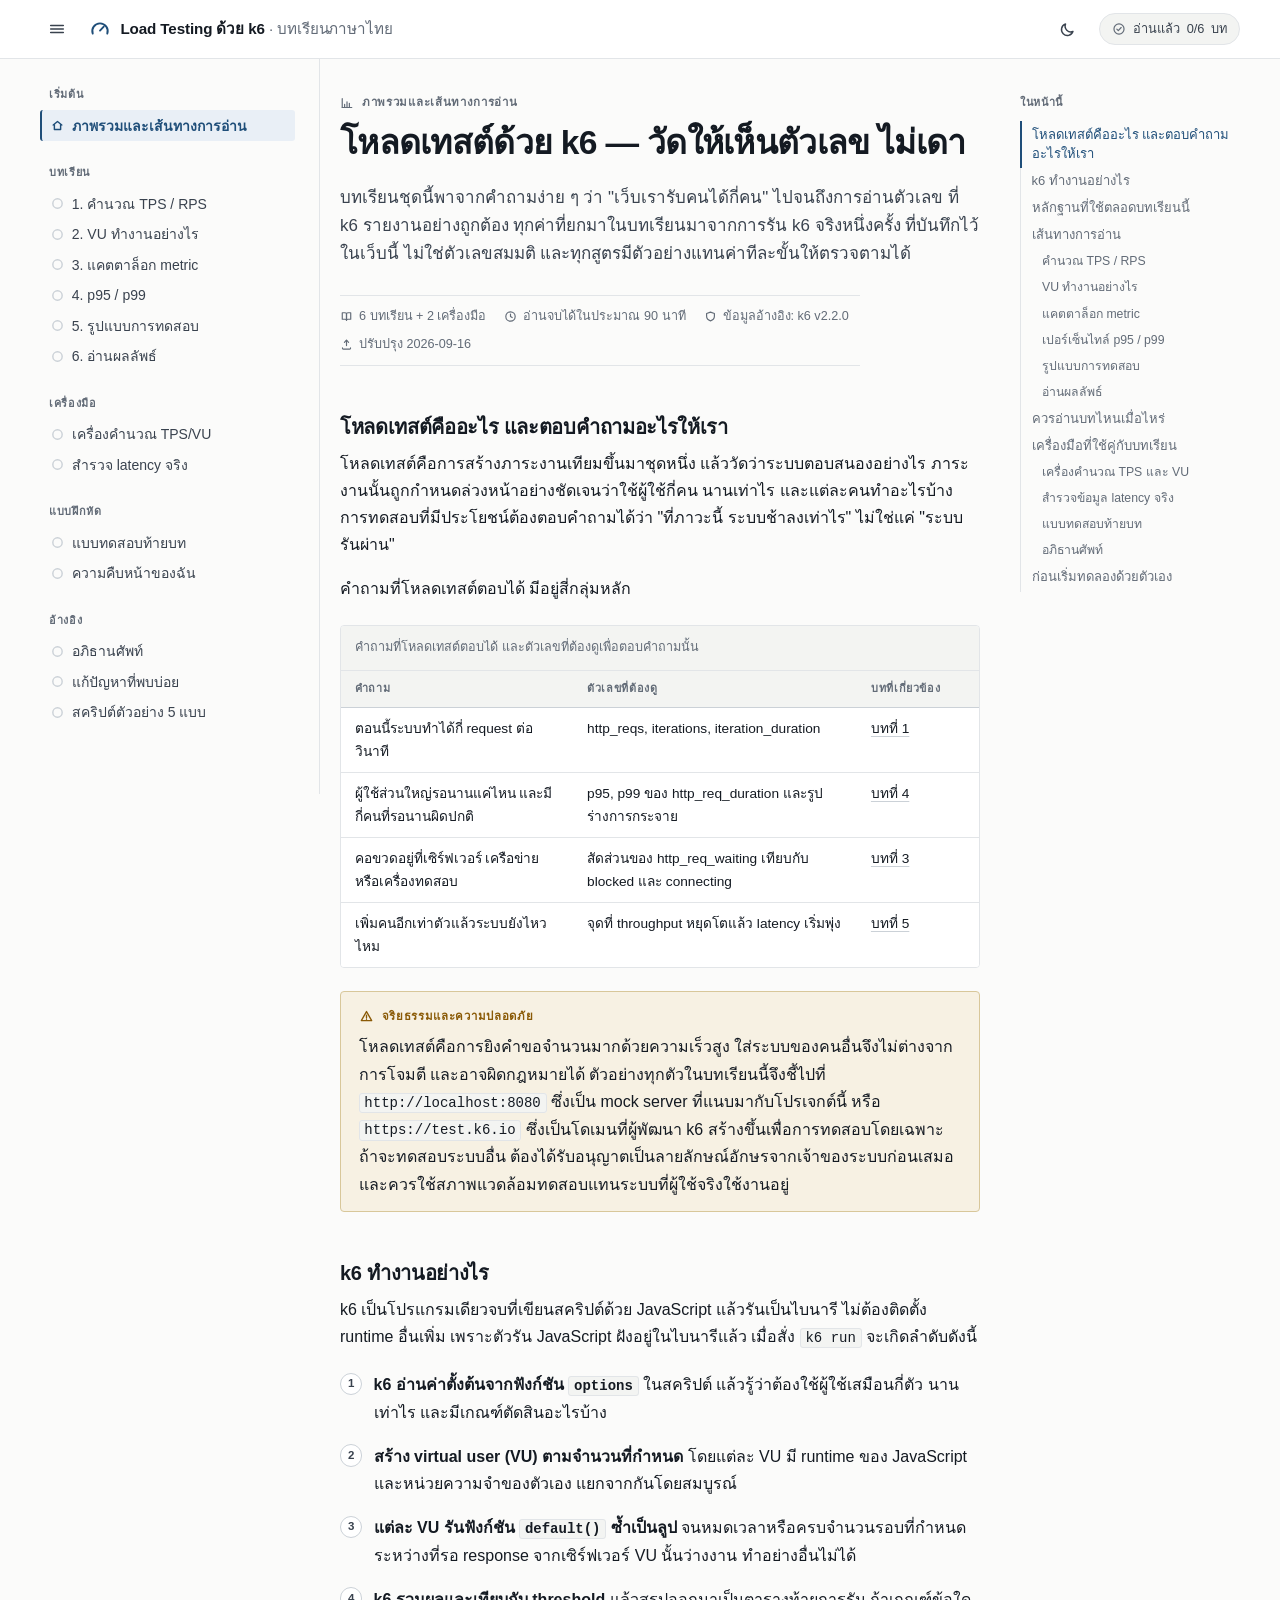
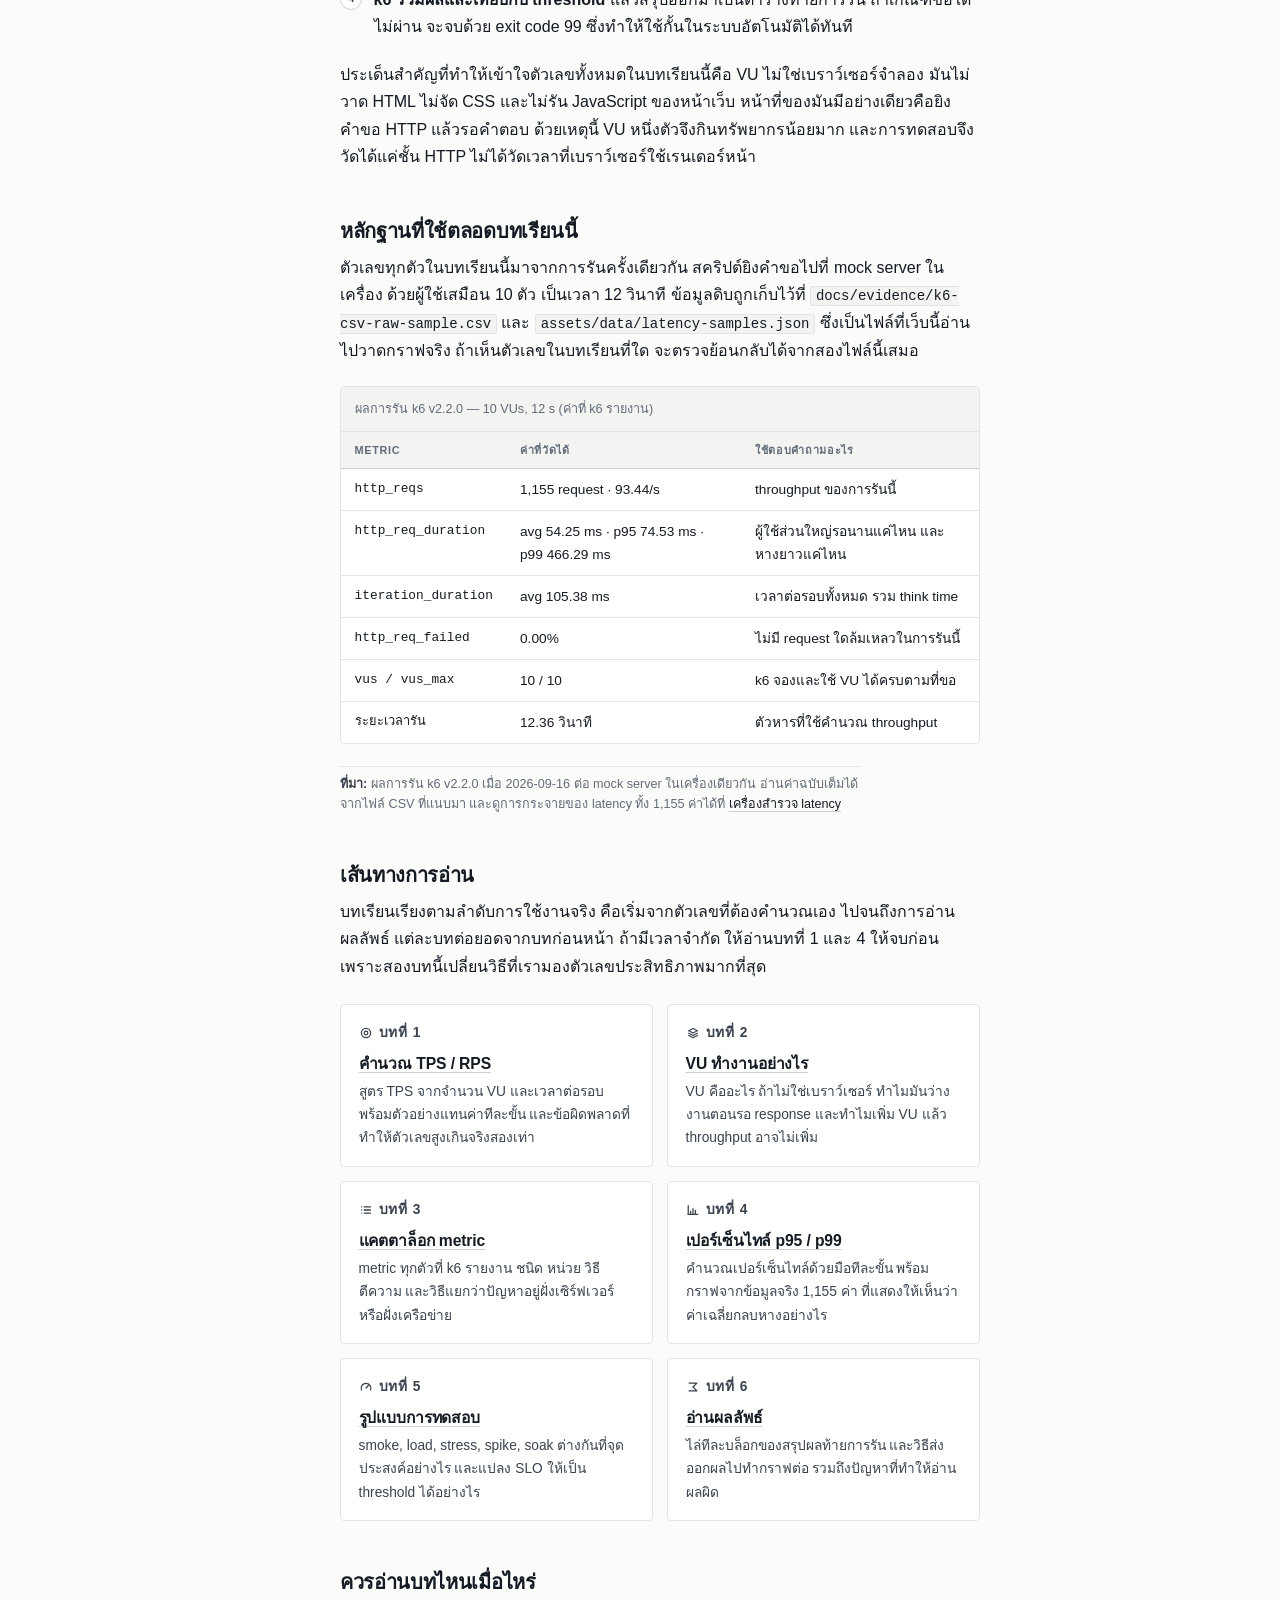
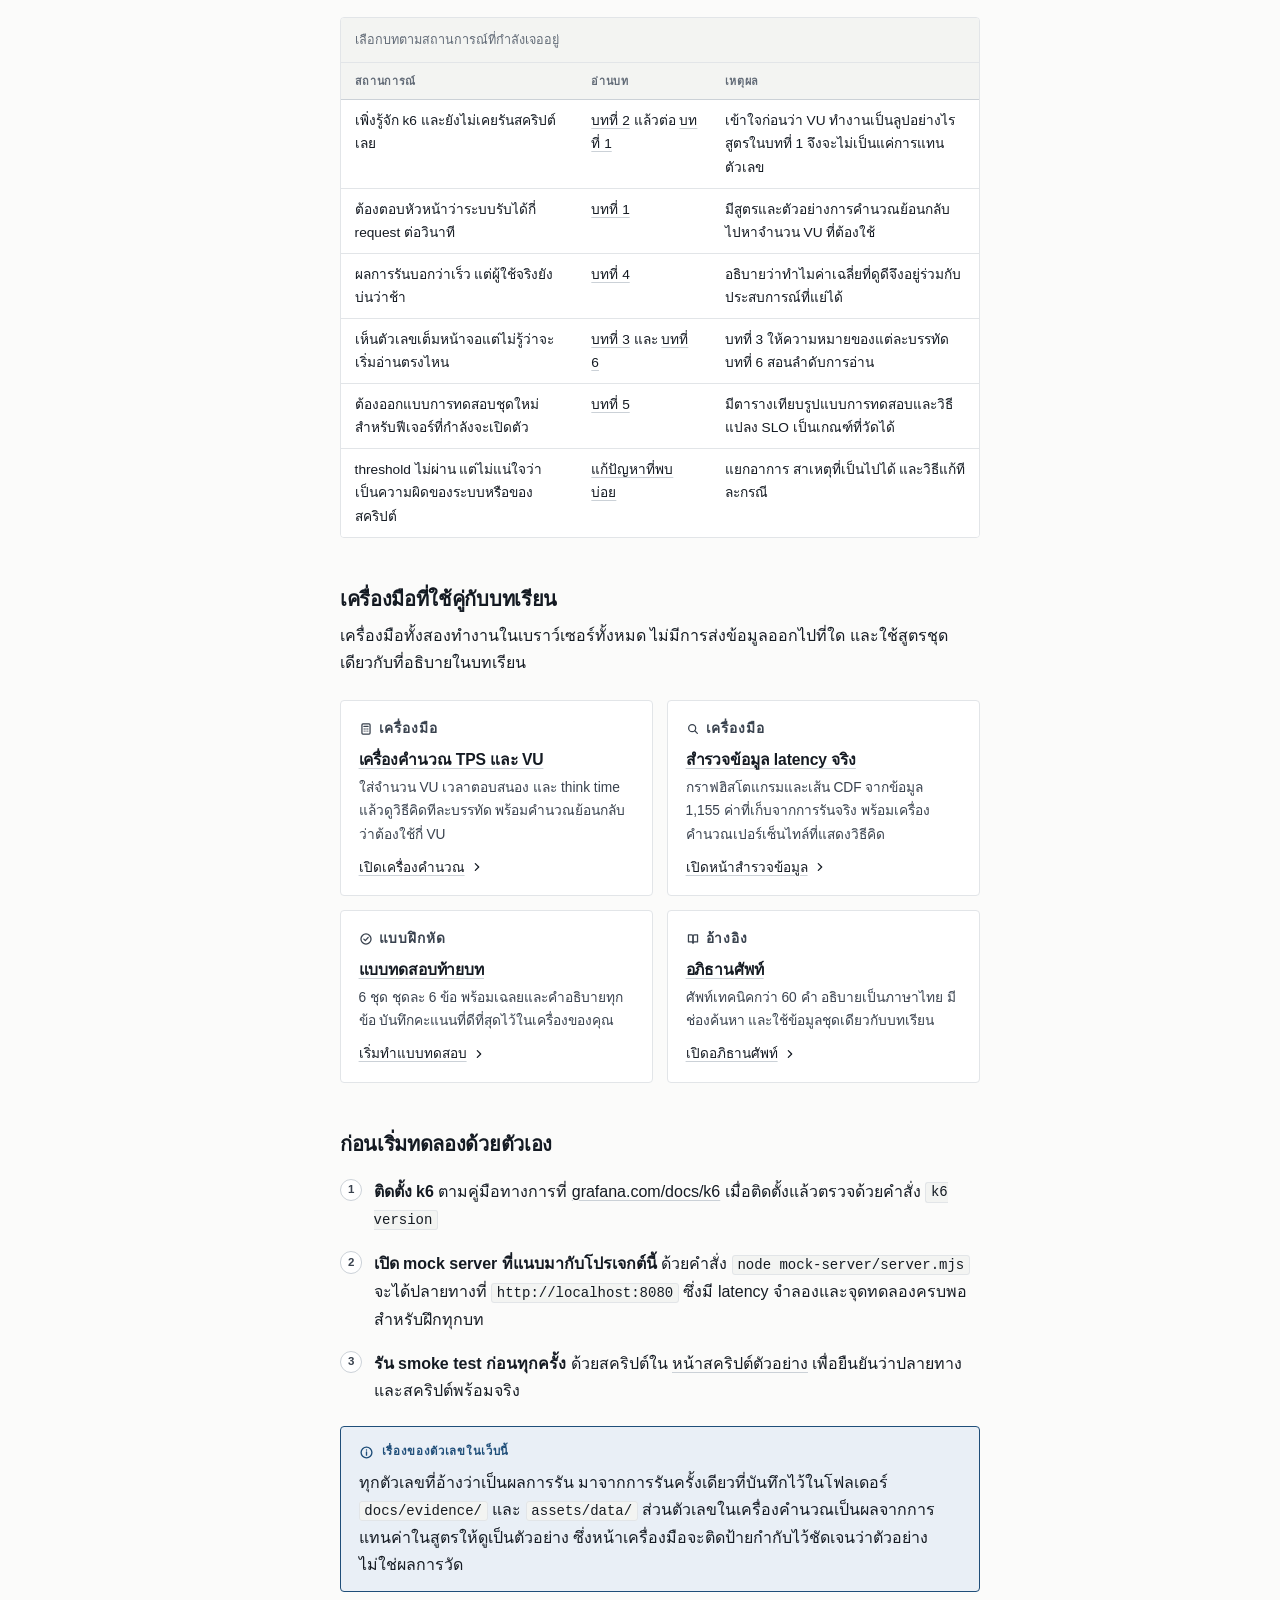
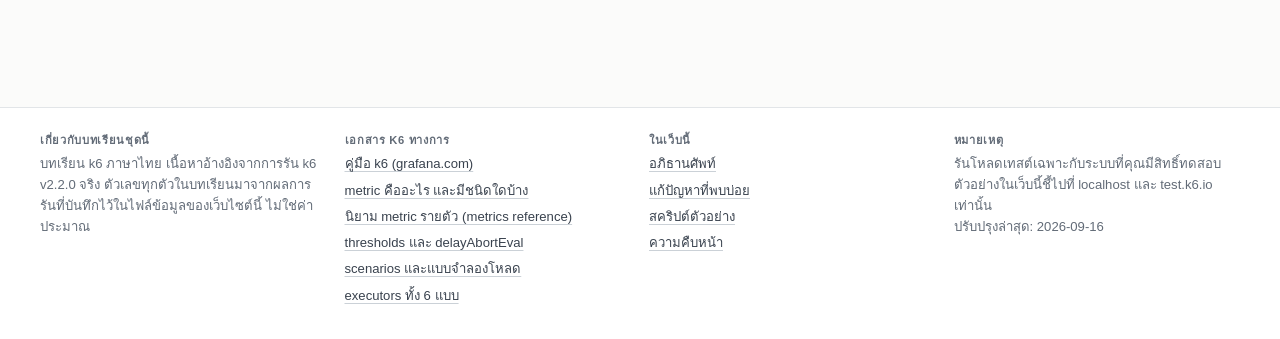
==== index.html @ 63903e13 "เว็บบทเรียน Load Testing ด้วย k6 — บทเรียนไทย, เครื่องคำนวณ, สคริปต์ k6 และเอกสารส่งมอบ - เว็บ stati" ====
<!DOCTYPE html>
<html lang="th">
<head>
<meta charset="utf-8">
<meta name="viewport" content="width=device-width, initial-scale=1">
<title>Load Testing ด้วย k6 — บทเรียนภาษาไทยสำหรับผู้เริ่มต้น</title>
<meta name="description" content="บทเรียนโหลดเทสต์ด้วย k6 ภาษาไทย ตั้งแต่การคำนวณ TPS, ทำความเข้าใจ virtual user, อ่าน metric, ใช้ p95/p99 ไปจนถึงเลือกรูปแบบการทดสอบ ตัวเลขทุกตัวมาจากการรันจริง">
<link rel="icon" type="image/svg+xml" href="favicon.svg">
<script>/* ตั้งธีมก่อน CSS ถูกวาด — กันจอกะพริบขาวตอนโหลด */
(function(){try{var t=localStorage.getItem('ltk6.theme.v1');
if(t==='dark'||t==='light')document.documentElement.setAttribute('data-theme',t);}catch(e){}})();</script>
<link rel="stylesheet" href="assets/css/main.css">
</head>
<body data-page="home" data-root="">

<a class="skip-link" href="#main">ข้ามไปที่เนื้อหาหลัก</a>

<header class="topbar" id="topbar"></header>

<noscript>
  <div class="empty-state" style="margin:16px">
    เมนูนำทางและสารบัญในหน้านี้สร้างด้วย JavaScript กรุณาเปิด JavaScript เพื่อใช้งานเมนู
    เนื้อหาบทเรียนยังอ่านได้ตามปกติ
  </div>
</noscript>

<div class="shell">

  <nav class="sidebar" id="sidebar" aria-label="เมนูหลัก"></nav>

  <main class="article" id="main">

    <p class="eyebrow">
      <svg viewBox="0 0 20 20" fill="none" stroke="currentColor" stroke-width="1.7" stroke-linecap="round" stroke-linejoin="round" aria-hidden="true" style="width:14px;height:14px"><path d="M3.2 16.4V3.8"/><path d="M3.2 16.4h13.6"/><path d="M6.6 16.4v-4.6M10 16.4V8.2M13.4 16.4v-6"/></svg>
      ภาพรวมและเส้นทางการอ่าน
    </p>

    <h1>โหลดเทสต์ด้วย k6 — วัดให้เห็นตัวเลข ไม่เดา</h1>

    <p class="lede">
      บทเรียนชุดนี้พาจากคำถามง่าย ๆ ว่า "เว็บเรารับคนได้กี่คน" ไปจนถึงการอ่านตัวเลข
      ที่ k6 รายงานอย่างถูกต้อง ทุกค่าที่ยกมาในบทเรียนมาจากการรัน k6 จริงหนึ่งครั้ง
      ที่บันทึกไว้ในเว็บนี้ ไม่ใช่ตัวเลขสมมติ และทุกสูตรมีตัวอย่างแทนค่าทีละขั้นให้ตรวจตามได้
    </p>

    <div class="section-meta">
      <div>
        <svg viewBox="0 0 20 20" fill="none" stroke="currentColor" stroke-width="1.8" stroke-linecap="round" stroke-linejoin="round" aria-hidden="true"><path d="M3.5 4.2h4.3c1.2 0 2.2.9 2.2 2.1v9.5c0-.9-.8-1.6-1.8-1.6H3.5z"/><path d="M16.5 4.2h-4.3c-1.2 0-2.2.9-2.2 2.1v9.5c0-.9.8-1.6 1.8-1.6h4.7z"/></svg>
        6 บทเรียน + 2 เครื่องมือ
      </div>
      <div>
        <svg viewBox="0 0 20 20" fill="none" stroke="currentColor" stroke-width="1.8" stroke-linecap="round" stroke-linejoin="round" aria-hidden="true"><circle cx="10" cy="10" r="7.2"/><path d="M10 6.2V10l2.6 1.6"/></svg>
        อ่านจบได้ในประมาณ 90 นาที
      </div>
      <div>
        <svg viewBox="0 0 20 20" fill="none" stroke="currentColor" stroke-width="1.8" stroke-linecap="round" stroke-linejoin="round" aria-hidden="true"><path d="M10 3.2l6 2.2v4.4c0 3.3-2.4 5.9-6 7-3.6-1.1-6-3.7-6-7V5.4z"/></svg>
        ข้อมูลอ้างอิง: k6 v2.2.0
      </div>
      <div>
        <svg viewBox="0 0 20 20" fill="none" stroke="currentColor" stroke-width="1.8" stroke-linecap="round" stroke-linejoin="round" aria-hidden="true"><path d="M10 11.6V3.4"/><path d="M6.8 6.6L10 3.4l3.2 3.2"/><path d="M3.8 15.2v.6a1.2 1.2 0 0 0 1.2 1.2h10a1.2 1.2 0 0 0 1.2-1.2v-.6"/></svg>
        ปรับปรุง 2026-09-16
      </div>
    </div>

    <h2 id="what-is-load-testing">โหลดเทสต์คืออะไร และตอบคำถามอะไรให้เรา</h2>

    <p>
      โหลดเทสต์คือการสร้างภาระงานเทียมขึ้นมาชุดหนึ่ง แล้ววัดว่าระบบตอบสนองอย่างไร
      ภาระงานนั้นถูกกำหนดล่วงหน้าอย่างชัดเจนว่าใช้ผู้ใช้กี่คน นานเท่าไร
      และแต่ละคนทำอะไรบ้าง การทดสอบที่มีประโยชน์ต้องตอบคำถามได้ว่า
      "ที่ภาวะนี้ ระบบช้าลงเท่าไร" ไม่ใช่แค่ "ระบบรันผ่าน"
    </p>

    <p>คำถามที่โหลดเทสต์ตอบได้ มีอยู่สี่กลุ่มหลัก</p>

    <div class="table-wrap">
      <table class="data">
        <caption>คำถามที่โหลดเทสต์ตอบได้ และตัวเลขที่ต้องดูเพื่อตอบคำถามนั้น</caption>
        <thead>
          <tr>
            <th>คำถาม</th>
            <th class="wrap">ตัวเลขที่ต้องดู</th>
            <th class="wrap">บทที่เกี่ยวข้อง</th>
          </tr>
        </thead>
        <tbody>
          <tr>
            <td>ตอนนี้ระบบทำได้กี่ request ต่อวินาที</td>
            <td class="wrap">http_reqs, iterations, iteration_duration</td>
            <td class="wrap"><a href="lessons/01-tps.html">บทที่ 1</a></td>
          </tr>
          <tr>
            <td>ผู้ใช้ส่วนใหญ่รอนานแค่ไหน และมีกี่คนที่รอนานผิดปกติ</td>
            <td class="wrap">p95, p99 ของ http_req_duration และรูปร่างการกระจาย</td>
            <td class="wrap"><a href="lessons/04-percentiles.html">บทที่ 4</a></td>
          </tr>
          <tr>
            <td>คอขวดอยู่ที่เซิร์ฟเวอร์ เครือข่าย หรือเครื่องทดสอบ</td>
            <td class="wrap">สัดส่วนของ http_req_waiting เทียบกับ blocked และ connecting</td>
            <td class="wrap"><a href="lessons/03-metrics.html">บทที่ 3</a></td>
          </tr>
          <tr>
            <td>เพิ่มคนอีกเท่าตัวแล้วระบบยังไหวไหม</td>
            <td class="wrap">จุดที่ throughput หยุดโตแล้ว latency เริ่มพุ่ง</td>
            <td class="wrap"><a href="lessons/05-load-profiles.html">บทที่ 5</a></td>
          </tr>
        </tbody>
      </table>
    </div>

    <div class="callout callout--warn">
      <div class="callout__head">
        <svg viewBox="0 0 20 20" fill="none" stroke="currentColor" stroke-width="1.8" stroke-linecap="round" stroke-linejoin="round" aria-hidden="true"><path d="M10 3.4l6.9 12H3.1z"/><path d="M10 8.2v3.4M10 13.6h.01"/></svg>
        <span class="label">จริยธรรมและความปลอดภัย</span>
      </div>
      <p>
        โหลดเทสต์คือการยิงคำขอจำนวนมากด้วยความเร็วสูง ใส่ระบบของคนอื่นจึงไม่ต่างจากการโจมตี
        และอาจผิดกฎหมายได้ ตัวอย่างทุกตัวในบทเรียนนี้จึงชี้ไปที่ <code>http://localhost:8080</code>
        ซึ่งเป็น mock server ที่แนบมากับโปรเจกต์นี้ หรือ <code>https://test.k6.io</code>
        ซึ่งเป็นโดเมนที่ผู้พัฒนา k6 สร้างขึ้นเพื่อการทดสอบโดยเฉพาะ
        ถ้าจะทดสอบระบบอื่น ต้องได้รับอนุญาตเป็นลายลักษณ์อักษรจากเจ้าของระบบก่อนเสมอ
        และควรใช้สภาพแวดล้อมทดสอบแทนระบบที่ผู้ใช้จริงใช้งานอยู่
      </p>
    </div>

    <h2 id="how-k6-works">k6 ทำงานอย่างไร</h2>

    <p>
      k6 เป็นโปรแกรมเดียวจบที่เขียนสคริปต์ด้วย JavaScript แล้วรันเป็นไบนารี
      ไม่ต้องติดตั้ง runtime อื่นเพิ่ม เพราะตัวรัน JavaScript ฝังอยู่ในไบนารีแล้ว
      เมื่อสั่ง <code>k6 run</code> จะเกิดลำดับดังนี้
    </p>

    <ol class="steps">
      <li>
        <strong>k6 อ่านค่าตั้งต้นจากฟังก์ชัน <code>options</code></strong> ในสคริปต์ แล้วรู้ว่าต้องใช้ผู้ใช้เสมือนกี่ตัว
        นานเท่าไร และมีเกณฑ์ตัดสินอะไรบ้าง
      </li>
      <li>
        <strong>สร้าง virtual user (VU) ตามจำนวนที่กำหนด</strong> โดยแต่ละ VU มี runtime ของ JavaScript
        และหน่วยความจำของตัวเอง แยกจากกันโดยสมบูรณ์
      </li>
      <li>
        <strong>แต่ละ VU รันฟังก์ชัน <code>default()</code> ซ้ำเป็นลูป</strong> จนหมดเวลาหรือครบจำนวนรอบที่กำหนด
        ระหว่างที่รอ response จากเซิร์ฟเวอร์ VU นั้นว่างงาน ทำอย่างอื่นไม่ได้
      </li>
      <li>
        <strong>k6 รวมผลและเทียบกับ threshold</strong> แล้วสรุปออกมาเป็นตารางท้ายการรัน
        ถ้าเกณฑ์ข้อใดไม่ผ่าน จะจบด้วย exit code 99 ซึ่งทำให้ใช้กั้นในระบบอัตโนมัติได้ทันที
      </li>
    </ol>

    <p>
      ประเด็นสำคัญที่ทำให้เข้าใจตัวเลขทั้งหมดในบทเรียนนี้คือ
      VU ไม่ใช่เบราว์เซอร์จำลอง มันไม่วาด HTML ไม่จัด CSS และไม่รัน JavaScript ของหน้าเว็บ
      หน้าที่ของมันมีอย่างเดียวคือยิงคำขอ HTTP แล้วรอคำตอบ ด้วยเหตุนี้ VU หนึ่งตัวจึงกินทรัพยากรน้อยมาก
      และการทดสอบจึงวัดได้แค่ชั้น HTTP ไม่ได้วัดเวลาที่เบราว์เซอร์ใช้เรนเดอร์หน้า
    </p>

    <h2 id="evidence">หลักฐานที่ใช้ตลอดบทเรียนนี้</h2>

    <p>
      ตัวเลขทุกตัวในบทเรียนนี้มาจากการรันครั้งเดียวกัน สคริปต์ยิงคำขอไปที่ mock server ในเครื่อง
      ด้วยผู้ใช้เสมือน 10 ตัว เป็นเวลา 12 วินาที ข้อมูลดิบถูกเก็บไว้ที่
      <code>docs/evidence/k6-csv-raw-sample.csv</code> และ
      <code>assets/data/latency-samples.json</code> ซึ่งเป็นไฟล์ที่เว็บนี้อ่านไปวาดกราฟจริง
      ถ้าเห็นตัวเลขในบทเรียนที่ใด จะตรวจย้อนกลับได้จากสองไฟล์นี้เสมอ
    </p>

    <div class="table-wrap">
      <table class="data">
        <caption>ผลการรัน k6 v2.2.0 — 10 VUs, 12 s (ค่าที่ k6 รายงาน)</caption>
        <thead>
          <tr>
            <th>metric</th>
            <th class="wrap">ค่าที่วัดได้</th>
            <th class="wrap">ใช้ตอบคำถามอะไร</th>
          </tr>
        </thead>
        <tbody>
          <tr>
            <td class="code-cell">http_reqs</td>
            <td class="wrap"><span class="num">1,155</span> request · <span class="num">93.44</span>/s</td>
            <td class="wrap">throughput ของการรันนี้</td>
          </tr>
          <tr>
            <td class="code-cell">http_req_duration</td>
            <td class="wrap">avg <span class="num">54.25</span> ms · p95 <span class="num">74.53</span> ms · p99 <span class="num">466.29</span> ms</td>
            <td class="wrap">ผู้ใช้ส่วนใหญ่รอนานแค่ไหน และหางยาวแค่ไหน</td>
          </tr>
          <tr>
            <td class="code-cell">iteration_duration</td>
            <td class="wrap">avg <span class="num">105.38</span> ms</td>
            <td class="wrap">เวลาต่อรอบทั้งหมด รวม think time</td>
          </tr>
          <tr>
            <td class="code-cell">http_req_failed</td>
            <td class="wrap"><span class="num">0.00</span>%</td>
            <td class="wrap">ไม่มี request ใดล้มเหลวในการรันนี้</td>
          </tr>
          <tr>
            <td class="code-cell">vus / vus_max</td>
            <td class="wrap"><span class="num">10</span> / <span class="num">10</span></td>
            <td class="wrap">k6 จองและใช้ VU ได้ครบตามที่ขอ</td>
          </tr>
          <tr>
            <td class="code-cell">ระยะเวลารัน</td>
            <td class="wrap"><span class="num">12.36</span> วินาที</td>
            <td class="wrap">ตัวหารที่ใช้คำนวณ throughput</td>
          </tr>
        </tbody>
      </table>
    </div>

    <p class="source-note">
      <strong>ที่มา:</strong> ผลการรัน k6 v2.2.0 เมื่อ 2026-09-16 ต่อ mock server ในเครื่องเดียวกัน
      อ่านค่าฉบับเต็มได้จากไฟล์ CSV ที่แนบมา และดูการกระจายของ latency ทั้ง 1,155 ค่าได้ที่
      <a href="tools/latency.html">เครื่องสำรวจ latency</a>
    </p>

    <h2 id="reading-path">เส้นทางการอ่าน</h2>

    <p>
      บทเรียนเรียงตามลำดับการใช้งานจริง คือเริ่มจากตัวเลขที่ต้องคำนวณเอง ไปจนถึงการอ่านผลลัพธ์
      แต่ละบทต่อยอดจากบทก่อนหน้า ถ้ามีเวลาจำกัด ให้อ่านบทที่ 1 และ 4 ให้จบก่อน
      เพราะสองบทนี้เปลี่ยนวิธีที่เรามองตัวเลขประสิทธิภาพมากที่สุด
    </p>

    <div class="card-grid">
      <div class="card">
        <p class="card__meta">
          <svg viewBox="0 0 20 20" fill="none" stroke="currentColor" stroke-width="1.8" stroke-linecap="round" stroke-linejoin="round" aria-hidden="true"><circle cx="10" cy="10" r="6.6"/><circle cx="10" cy="10" r="2.6"/></svg>
          บทที่ 1
        </p>
        <h3><a href="lessons/01-tps.html">คำนวณ TPS / RPS</a></h3>
        <p>สูตร TPS จากจำนวน VU และเวลาต่อรอบ พร้อมตัวอย่างแทนค่าทีละขั้น และข้อผิดพลาดที่ทำให้ตัวเลขสูงเกินจริงสองเท่า</p>
      </div>
      <div class="card">
        <p class="card__meta">
          <svg viewBox="0 0 20 20" fill="none" stroke="currentColor" stroke-width="1.8" stroke-linecap="round" stroke-linejoin="round" aria-hidden="true"><path d="M10 3.6l6.2 3.2-6.2 3.2L3.8 6.8z"/><path d="M3.8 10.4L10 13.6l6.2-3.2"/><path d="M3.8 13.6L10 16.8l6.2-3.2"/></svg>
          บทที่ 2
        </p>
        <h3><a href="lessons/02-vu.html">VU ทำงานอย่างไร</a></h3>
        <p>VU คืออะไร ถ้าไม่ใช่เบราว์เซอร์ ทำไมมันว่างงานตอนรอ response และทำไมเพิ่ม VU แล้ว throughput อาจไม่เพิ่ม</p>
      </div>
      <div class="card">
        <p class="card__meta">
          <svg viewBox="0 0 20 20" fill="none" stroke="currentColor" stroke-width="1.8" stroke-linecap="round" stroke-linejoin="round" aria-hidden="true"><path d="M7.4 5.6h9M7.4 10h9M7.4 14.4h9"/><path d="M3.8 5.6h.01M3.8 10h.01M3.8 14.4h.01"/></svg>
          บทที่ 3
        </p>
        <h3><a href="lessons/03-metrics.html">แคตตาล็อก metric</a></h3>
        <p>metric ทุกตัวที่ k6 รายงาน ชนิด หน่วย วิธีตีความ และวิธีแยกว่าปัญหาอยู่ฝั่งเซิร์ฟเวอร์หรือฝั่งเครือข่าย</p>
      </div>
      <div class="card">
        <p class="card__meta">
          <svg viewBox="0 0 20 20" fill="none" stroke="currentColor" stroke-width="1.8" stroke-linecap="round" stroke-linejoin="round" aria-hidden="true"><path d="M3.2 16.4V3.8"/><path d="M3.2 16.4h13.6"/><path d="M6.6 16.4v-4.6M10 16.4V8.2M13.4 16.4v-6"/></svg>
          บทที่ 4
        </p>
        <h3><a href="lessons/04-percentiles.html">เปอร์เซ็นไทล์ p95 / p99</a></h3>
        <p>คำนวณเปอร์เซ็นไทล์ด้วยมือทีละขั้น พร้อมกราฟจากข้อมูลจริง 1,155 ค่า ที่แสดงให้เห็นว่าค่าเฉลี่ยกลบหางอย่างไร</p>
      </div>
      <div class="card">
        <p class="card__meta">
          <svg viewBox="0 0 20 20" fill="none" stroke="currentColor" stroke-width="1.8" stroke-linecap="round" stroke-linejoin="round" aria-hidden="true"><path d="M3.4 14.2a7 7 0 1 1 13.2 0"/><path d="M10 11.4l3.4-3.6"/></svg>
          บทที่ 5
        </p>
        <h3><a href="lessons/05-load-profiles.html">รูปแบบการทดสอบ</a></h3>
        <p>smoke, load, stress, spike, soak ต่างกันที่จุดประสงค์อย่างไร และแปลง SLO ให้เป็น threshold ได้อย่างไร</p>
      </div>
      <div class="card">
        <p class="card__meta">
          <svg viewBox="0 0 20 20" fill="none" stroke="currentColor" stroke-width="1.8" stroke-linecap="round" stroke-linejoin="round" aria-hidden="true"><path d="M4.4 4.4h11.2L10 10l5.6 5.6H4.4"/></svg>
          บทที่ 6
        </p>
        <h3><a href="lessons/06-read-results.html">อ่านผลลัพธ์</a></h3>
        <p>ไล่ทีละบล็อกของสรุปผลท้ายการรัน และวิธีส่งออกผลไปทำกราฟต่อ รวมถึงปัญหาที่ทำให้อ่านผลผิด</p>
      </div>
    </div>

    <h2 id="should-read-when">ควรอ่านบทไหนเมื่อไหร่</h2>

    <div class="table-wrap">
      <table class="data">
        <caption>เลือกบทตามสถานการณ์ที่กำลังเจออยู่</caption>
        <thead>
          <tr>
            <th class="wrap">สถานการณ์</th>
            <th class="wrap">อ่านบท</th>
            <th class="wrap">เหตุผล</th>
          </tr>
        </thead>
        <tbody>
          <tr>
            <td class="wrap">เพิ่งรู้จัก k6 และยังไม่เคยรันสคริปต์เลย</td>
            <td class="wrap"><a href="lessons/02-vu.html">บทที่ 2</a> แล้วต่อ <a href="lessons/01-tps.html">บทที่ 1</a></td>
            <td class="wrap">เข้าใจก่อนว่า VU ทำงานเป็นลูปอย่างไร สูตรในบทที่ 1 จึงจะไม่เป็นแค่การแทนตัวเลข</td>
          </tr>
          <tr>
            <td class="wrap">ต้องตอบหัวหน้าว่าระบบรับได้กี่ request ต่อวินาที</td>
            <td class="wrap"><a href="lessons/01-tps.html">บทที่ 1</a></td>
            <td class="wrap">มีสูตรและตัวอย่างการคำนวณย้อนกลับไปหาจำนวน VU ที่ต้องใช้</td>
          </tr>
          <tr>
            <td class="wrap">ผลการรันบอกว่าเร็ว แต่ผู้ใช้จริงยังบ่นว่าช้า</td>
            <td class="wrap"><a href="lessons/04-percentiles.html">บทที่ 4</a></td>
            <td class="wrap">อธิบายว่าทำไมค่าเฉลี่ยที่ดูดีจึงอยู่ร่วมกับประสบการณ์ที่แย่ได้</td>
          </tr>
          <tr>
            <td class="wrap">เห็นตัวเลขเต็มหน้าจอแต่ไม่รู้ว่าจะเริ่มอ่านตรงไหน</td>
            <td class="wrap"><a href="lessons/03-metrics.html">บทที่ 3</a> และ <a href="lessons/06-read-results.html">บทที่ 6</a></td>
            <td class="wrap">บทที่ 3 ให้ความหมายของแต่ละบรรทัด บทที่ 6 สอนลำดับการอ่าน</td>
          </tr>
          <tr>
            <td class="wrap">ต้องออกแบบการทดสอบชุดใหม่สำหรับฟีเจอร์ที่กำลังจะเปิดตัว</td>
            <td class="wrap"><a href="lessons/05-load-profiles.html">บทที่ 5</a></td>
            <td class="wrap">มีตารางเทียบรูปแบบการทดสอบและวิธีแปลง SLO เป็นเกณฑ์ที่วัดได้</td>
          </tr>
          <tr>
            <td class="wrap">threshold ไม่ผ่าน แต่ไม่แน่ใจว่าเป็นความผิดของระบบหรือของสคริปต์</td>
            <td class="wrap"><a href="troubleshooting.html">แก้ปัญหาที่พบบ่อย</a></td>
            <td class="wrap">แยกอาการ สาเหตุที่เป็นไปได้ และวิธีแก้ทีละกรณี</td>
          </tr>
        </tbody>
      </table>
    </div>

    <h2 id="tools">เครื่องมือที่ใช้คู่กับบทเรียน</h2>

    <p>
      เครื่องมือทั้งสองทำงานในเบราว์เซอร์ทั้งหมด ไม่มีการส่งข้อมูลออกไปที่ใด
      และใช้สูตรชุดเดียวกับที่อธิบายในบทเรียน
    </p>

    <div class="card-grid">
      <div class="card">
        <p class="card__meta">
          <svg viewBox="0 0 20 20" fill="none" stroke="currentColor" stroke-width="1.8" stroke-linecap="round" stroke-linejoin="round" aria-hidden="true"><rect x="4.2" y="2.8" width="11.6" height="14.4" rx="1.4"/><path d="M7 6.4h6M7.4 10h.01M10 10h.01M12.6 10h.01M7.4 13h.01M10 13h.01M12.6 13h.01"/></svg>
          เครื่องมือ
        </p>
        <h3><a href="tools/calculator.html">เครื่องคำนวณ TPS และ VU</a></h3>
        <p>ใส่จำนวน VU เวลาตอบสนอง และ think time แล้วดูวิธีคิดทีละบรรทัด พร้อมคำนวณย้อนกลับว่าต้องใช้กี่ VU</p>
        <p><a class="card__link" href="tools/calculator.html">เปิดเครื่องคำนวณ
          <svg viewBox="0 0 20 20" fill="none" stroke="currentColor" stroke-width="1.8" stroke-linecap="round" stroke-linejoin="round" aria-hidden="true"><path d="M7.6 5.2L12.4 10l-4.8 4.8"/></svg></a></p>
      </div>
      <div class="card">
        <p class="card__meta">
          <svg viewBox="0 0 20 20" fill="none" stroke="currentColor" stroke-width="1.8" stroke-linecap="round" stroke-linejoin="round" aria-hidden="true"><circle cx="8.8" cy="8.8" r="5"/><path d="M12.6 12.6l3.6 3.6"/></svg>
          เครื่องมือ
        </p>
        <h3><a href="tools/latency.html">สำรวจข้อมูล latency จริง</a></h3>
        <p>กราฟฮิสโตแกรมและเส้น CDF จากข้อมูล 1,155 ค่าที่เก็บจากการรันจริง พร้อมเครื่องคำนวณเปอร์เซ็นไทล์ที่แสดงวิธีคิด</p>
        <p><a class="card__link" href="tools/latency.html">เปิดหน้าสำรวจข้อมูล
          <svg viewBox="0 0 20 20" fill="none" stroke="currentColor" stroke-width="1.8" stroke-linecap="round" stroke-linejoin="round" aria-hidden="true"><path d="M7.6 5.2L12.4 10l-4.8 4.8"/></svg></a></p>
      </div>
      <div class="card">
        <p class="card__meta">
          <svg viewBox="0 0 20 20" fill="none" stroke="currentColor" stroke-width="1.8" stroke-linecap="round" stroke-linejoin="round" aria-hidden="true"><circle cx="10" cy="10" r="7.2"/><path d="M6.9 10.2l2.1 2.1 4.1-4.4"/></svg>
          แบบฝึกหัด
        </p>
        <h3><a href="quiz.html">แบบทดสอบท้ายบท</a></h3>
        <p>6 ชุด ชุดละ 6 ข้อ พร้อมเฉลยและคำอธิบายทุกข้อ บันทึกคะแนนที่ดีที่สุดไว้ในเครื่องของคุณ</p>
        <p><a class="card__link" href="quiz.html">เริ่มทำแบบทดสอบ
          <svg viewBox="0 0 20 20" fill="none" stroke="currentColor" stroke-width="1.8" stroke-linecap="round" stroke-linejoin="round" aria-hidden="true"><path d="M7.6 5.2L12.4 10l-4.8 4.8"/></svg></a></p>
      </div>
      <div class="card">
        <p class="card__meta">
          <svg viewBox="0 0 20 20" fill="none" stroke="currentColor" stroke-width="1.8" stroke-linecap="round" stroke-linejoin="round" aria-hidden="true"><path d="M3.5 4.2h4.3c1.2 0 2.2.9 2.2 2.1v9.5c0-.9-.8-1.6-1.8-1.6H3.5z"/><path d="M16.5 4.2h-4.3c-1.2 0-2.2.9-2.2 2.1v9.5c0-.9.8-1.6 1.8-1.6h4.7z"/></svg>
          อ้างอิง
        </p>
        <h3><a href="glossary.html">อภิธานศัพท์</a></h3>
        <p>ศัพท์เทคนิคกว่า 60 คำ อธิบายเป็นภาษาไทย มีช่องค้นหา และใช้ข้อมูลชุดเดียวกับบทเรียน</p>
        <p><a class="card__link" href="glossary.html">เปิดอภิธานศัพท์
          <svg viewBox="0 0 20 20" fill="none" stroke="currentColor" stroke-width="1.8" stroke-linecap="round" stroke-linejoin="round" aria-hidden="true"><path d="M7.6 5.2L12.4 10l-4.8 4.8"/></svg></a></p>
      </div>
    </div>

    <h2 id="before-you-start">ก่อนเริ่มทดลองด้วยตัวเอง</h2>

    <ol class="steps">
      <li>
        <strong>ติดตั้ง k6</strong> ตามคู่มือทางการที่
        <a href="https://grafana.com/docs/k6/latest/set-up/install-k6/" rel="noopener">grafana.com/docs/k6</a>
        เมื่อติดตั้งแล้วตรวจด้วยคำสั่ง <code>k6 version</code>
      </li>
      <li>
        <strong>เปิด mock server ที่แนบมากับโปรเจกต์นี้</strong> ด้วยคำสั่ง
        <code>node mock-server/server.mjs</code> จะได้ปลายทางที่ <code>http://localhost:8080</code>
        ซึ่งมี latency จำลองและจุดทดลองครบพอสำหรับฝึกทุกบท
      </li>
      <li>
        <strong>รัน smoke test ก่อนทุกครั้ง</strong> ด้วยสคริปต์ใน
        <a href="examples.html">หน้าสคริปต์ตัวอย่าง</a> เพื่อยืนยันว่าปลายทางและสคริปต์พร้อมจริง
      </li>
    </ol>

    <div class="callout callout--evidence">
      <div class="callout__head">
        <svg viewBox="0 0 20 20" fill="none" stroke="currentColor" stroke-width="1.8" stroke-linecap="round" stroke-linejoin="round" aria-hidden="true"><circle cx="10" cy="10" r="7.2"/><path d="M10 9.2v4.3M10 6.7h.01"/></svg>
        <span class="label">เรื่องของตัวเลขในเว็บนี้</span>
      </div>
      <p>
        ทุกตัวเลขที่อ้างว่าเป็นผลการรัน มาจากการรันครั้งเดียวที่บันทึกไว้ในโฟลเดอร์
        <code>docs/evidence/</code> และ <code>assets/data/</code>
        ส่วนตัวเลขในเครื่องคำนวณเป็นผลจากการแทนค่าในสูตรให้ดูเป็นตัวอย่าง
        ซึ่งหน้าเครื่องมือจะติดป้ายกำกับไว้ชัดเจนว่าตัวอย่าง ไม่ใช่ผลการวัด
      </p>
    </div>

  </main>

  <aside class="toc" id="toc" aria-label="สารบัญในหน้านี้"></aside>

</div>

<footer class="site-footer" id="footer"></footer>

<script src="assets/js/storage.js"></script>
<script src="assets/js/site.js"></script>

</body>
</html>
---- assets/css/main.css ----
/* ==========================================================================
   Load Testing ด้วย k6 — ระบบดีไซน์
   ธีม: วารสารวิทยาศาสตร์ เรียบ สงบ — เส้นบาง สีเทา/เนวี่ ตัวเลข tabular
   มีสองธีม: สว่าง (:root) และมืด ([data-theme="dark"] หรือค่าตามระบบ)
   ไม่มี asset ภายนอก ไม่มี gradient ไม่มีเงาฟู
   ========================================================================== */

/* ---------- โทเคน: โหมดสว่าง (ค่าตั้งต้น) ---------- */

:root{
  color-scheme:light;

  --bg:#fbfbfa; --bg-alt:#f3f4f2; --surface:#ffffff;
  --fg:#141a22; --fg-soft:#39424e; --muted:#626b77;
  --border:#e2e5e8; --border-strong:#cbd1d7;
  --accent:#1f4e79; --accent-soft:#e9eff6; --on-accent:#ffffff;
  --signal:#9a4a08; --signal-soft:#faf0e4;
  --ok:#14622f; --warn:#8a5a06; --danger:#9c1c1c;
  --ok-soft:#e9f2ec; --warn-soft:#f7f1e3; --danger-soft:#f8ebeb;
  --ok-border:#b4d0bd; --warn-border:#d8c79a; --danger-border:#dcb4b4;
  --chart-1:#1f4e79; --chart-2:#2c6f6f; --chart-3:#9a4a08; --chart-4:#69727e;
  --hover-row:#fafbfc; --accent-strong:#183d5e; --on-tooltip:#ffffff;
  --backdrop:rgba(20,26,34,.38);

  --font-sans:"IBM Plex Sans Thai","Noto Sans Thai","Sukhumvit Set","Thonburi",-apple-system,BlinkMacSystemFont,"Segoe UI","Helvetica Neue",sans-serif;
  --font-mono:ui-monospace,"SF Mono","JetBrains Mono","IBM Plex Mono",Menlo,Consolas,monospace;
  --radius:4px; --maxw:1240px; --article:74ch;

  --sidebar-w:260px; --toc-w:220px; --topbar-h:58px;
}

/* ---------- โทเคน: โหมดมืด ----------
   ออกแบบสำหรับพื้นเข้มโดยเฉพาะ ไม่ใช่การกลับสีของโหมดสว่าง
   - พื้นหลังโทนเข้มอมน้ำเงิน ไม่ใช้ดำสนิท
   - ตัวอักษรไม่ขาวจัด ลดอาการตาพร่าบนจอมืด
   - ขอบเป็นเส้นโปร่งแสง เพื่อให้ซ้อนบนพื้นต่าง ๆ ได้โดยไม่ต้องมีสีขอบหลายชุด
   - --accent ถูกยกให้สว่างขึ้น เพื่อให้ลิงก์ผ่านคอนทราสต์ 4.5:1 บนพื้นเข้ม
   ค่าเดียวกันประกาศสองที่: เมื่อผู้ใช้เลือกเอง และเมื่อระบบเป็นค่าตั้งต้น */

[data-theme="dark"]{
  color-scheme:dark;

  --bg:#11151b; --bg-alt:#171d25; --surface:#1a212a;
  --fg:#e4e8ee; --fg-soft:#c2cad5; --muted:#9aa5b3;
  --border:rgba(255,255,255,.08); --border-strong:rgba(255,255,255,.18);
  --accent:#8fbce9; --accent-soft:#1b2b3a; --on-accent:#0e1218;
  --signal:#e6a866; --signal-soft:#2b2118;
  --ok:#77d295; --warn:#e5b95f; --danger:#f2938f;
  --ok-soft:#14291d; --warn-soft:#2b2517; --danger-soft:#2f1b1b;
  --ok-border:#2f5c40; --warn-border:#5c4d28; --danger-border:#5e3434;
  --chart-1:#8fbce9; --chart-2:#6cc4bf; --chart-3:#e6a866; --chart-4:#9aa5b3;
  --hover-row:#1f2732; --accent-strong:#a8cdf1; --on-tooltip:#11151b;
  --backdrop:rgba(6,9,13,.62);
}

@media (prefers-color-scheme:dark){
  :root:not([data-theme="light"]){
    color-scheme:dark;

    --bg:#11151b; --bg-alt:#171d25; --surface:#1a212a;
    --fg:#e4e8ee; --fg-soft:#c2cad5; --muted:#9aa5b3;
    --border:rgba(255,255,255,.08); --border-strong:rgba(255,255,255,.18);
    --accent:#8fbce9; --accent-soft:#1b2b3a; --on-accent:#0e1218;
    --signal:#e6a866; --signal-soft:#2b2118;
    --ok:#77d295; --warn:#e5b95f; --danger:#f2938f;
    --ok-soft:#14291d; --warn-soft:#2b2517; --danger-soft:#2f1b1b;
    --ok-border:#2f5c40; --warn-border:#5c4d28; --danger-border:#5e3434;
    --chart-1:#8fbce9; --chart-2:#6cc4bf; --chart-3:#e6a866; --chart-4:#9aa5b3;
    --hover-row:#1f2732; --accent-strong:#a8cdf1; --on-tooltip:#11151b;
    --backdrop:rgba(6,9,13,.62);
  }
}


*,*::before,*::after{box-sizing:border-box}

html{
  -webkit-text-size-adjust:100%;
  scroll-behavior:smooth;
  scroll-padding-top:calc(var(--topbar-h) + 16px);
}

body{
  margin:0;
  background:var(--bg);
  color:var(--fg);
  font-family:var(--font-sans);
  font-size:16px;
  line-height:1.7;
  -webkit-font-smoothing:antialiased;
  text-rendering:optimizeLegibility;
}

img,svg{max-width:100%;height:auto}
svg{display:block}

/* ---------- typography ---------- */

h1,h2,h3,h4{
  color:var(--fg);
  line-height:1.3;
  margin:0 0 .5em;
  font-weight:600;
  letter-spacing:-.011em;
  text-wrap:balance;
}
h1{font-size:clamp(1.65rem,1.2rem + 1.6vw,2.1rem);letter-spacing:-.021em;margin-bottom:.6em}
h2{font-size:clamp(1.25rem,.2rem + 1vw,1.45rem);letter-spacing:-.016em;margin-top:2.4em}
h3{font-size:1.075rem;margin-top:1.9em;letter-spacing:-.008em}
h4{font-size:.975rem;margin-top:1.5em;color:var(--fg-soft)}
p{margin:0 0 1.05em}
ul,ol{margin:0 0 1.05em;padding-left:1.35em}
li{margin-bottom:.42em}
li>ul,li>ol{margin-top:.42em;margin-bottom:.2em}
strong{font-weight:600;color:var(--fg)}
em{font-style:italic;color:var(--fg-soft)}
hr{border:0;border-top:1px solid var(--border);margin:2.4em 0}
small{font-size:.85em}

a{
  color:var(--fg);
  text-decoration:underline;
  text-decoration-thickness:1px;
  text-underline-offset:3px;
  text-decoration-color:var(--border-strong);
  transition:text-decoration-color .12s ease,color .12s ease;
}
a:hover{text-decoration-color:var(--accent);color:var(--accent)}
a:focus-visible,button:focus-visible,input:focus-visible,select:focus-visible,
textarea:focus-visible,summary:focus-visible,[tabindex]:focus-visible{
  outline:2px solid var(--accent);
  outline-offset:2px;
  border-radius:2px;
}

code,kbd,samp{font-family:var(--font-mono);font-size:.875em}
p code,li code,td code,th code,dd code,dt code{
  background:var(--bg-alt);
  border:1px solid var(--border);
  border-radius:3px;
  padding:.08em .34em;
  /* ปล่อยให้โค้ดสั้น ๆ ในเนื้อความตัดขึ้นบรรทัดใหม่ได้
     มิฉะนั้นโค้ดยาว ๆ จะดันความกว้างหน้าจนหลุดขอบที่จอ 320-360px */
  overflow-wrap:anywhere;
  word-break:break-word;
}

.label{
  font-size:.715rem;
  text-transform:uppercase;
  letter-spacing:.06em;
  font-weight:600;
  color:var(--muted);
}

.num{font-variant-numeric:tabular-nums;font-feature-settings:"tnum" 1;text-align:right;white-space:nowrap}
.mono{font-family:var(--font-mono)}
.muted{color:var(--muted)}
.soft{color:var(--fg-soft)}
.nowrap{white-space:nowrap}
.visually-hidden{
  position:absolute!important;width:1px;height:1px;padding:0;margin:-1px;
  overflow:hidden;clip:rect(0 0 0 0);white-space:nowrap;border:0;
}

/* ---------- skip link ---------- */

.skip-link{
  position:absolute;left:12px;top:-60px;z-index:100;
  background:var(--surface);border:1px solid var(--border-strong);
  color:var(--fg);padding:.55rem .9rem;border-radius:var(--radius);
  text-decoration:none;font-size:.9rem;
  transition:top .15s ease;
}
.skip-link:focus{top:12px}

/* ---------- topbar ---------- */

.topbar{
  position:sticky;top:0;z-index:50;
  background:var(--surface);
  border-bottom:1px solid var(--border);
}
.topbar__inner{
  max-width:var(--maxw);margin:0 auto;
  height:var(--topbar-h);
  padding:0 20px;
  display:flex;align-items:center;gap:16px;
}
.brand{display:flex;align-items:center;gap:9px;text-decoration:none;color:var(--fg);flex:0 1 auto;min-width:0}
.brand:hover{color:var(--fg)}
.brand__mark{width:22px;height:22px;color:var(--accent);flex:0 0 auto}
.brand__name{
  font-weight:600;font-size:.95rem;letter-spacing:-.008em;
  min-width:0;overflow:hidden;text-overflow:ellipsis;white-space:nowrap;
}
.brand__name span{color:var(--muted);font-weight:400}
.topbar__spacer{flex:1 1 auto;min-width:8px}
.topbar__spacer{flex:1 1 auto}

.progress-badge{
  display:inline-flex;align-items:center;gap:7px;
  border:1px solid var(--border);background:var(--bg-alt);
  border-radius:99px;padding:.28rem .72rem;
  font-size:.8rem;color:var(--fg-soft);
  font-variant-numeric:tabular-nums;text-decoration:none;white-space:nowrap;
}
.progress-badge:hover{border-color:var(--border-strong);color:var(--fg)}
.progress-badge svg{width:14px;height:14px;color:var(--muted);flex:0 0 auto}

/* ---------- buttons ---------- */

.btn{
  display:inline-flex;align-items:center;justify-content:center;gap:7px;
  font-family:inherit;font-size:.875rem;font-weight:500;line-height:1.2;
  padding:.5rem .9rem;
  border:1px solid var(--border-strong);
  background:var(--surface);color:var(--fg);
  border-radius:var(--radius);
  cursor:pointer;text-decoration:none;white-space:nowrap;
  transition:background-color .12s ease,border-color .12s ease,color .12s ease;
}
.btn:hover{background:var(--bg-alt);border-color:var(--muted);color:var(--fg)}
.btn:disabled{opacity:.5;cursor:not-allowed}
.btn svg{width:15px;height:15px;flex:0 0 auto}

.btn--primary{
  background:var(--accent);border-color:var(--accent);color:var(--on-accent);
}
.btn--primary:hover{background:var(--accent-strong);border-color:var(--accent-strong);color:var(--on-accent)}

.btn--ghost{border-color:transparent;background:transparent;color:var(--fg-soft)}
.btn--ghost:hover{background:var(--bg-alt);border-color:transparent;color:var(--fg)}

.btn--small{font-size:.8rem;padding:.34rem .65rem}
.btn--icon{padding:.42rem;border-color:transparent;background:transparent;color:var(--fg-soft)}
.btn--icon:hover{background:var(--bg-alt);border-color:transparent;color:var(--fg)}
.btn--icon svg{width:18px;height:18px}

/* ---------- ปุ่มสลับธีม ---------- */

.theme-toggle{
  display:inline-flex;align-items:center;justify-content:center;
  flex:0 0 auto;
  /* เป้ากดขั้นต่ำ 24×24 CSS px — ตั้งไว้ 32px เพื่อให้กดง่ายบนจอมือถือ */
  width:32px;height:32px;min-width:32px;min-height:32px;
  padding:0;
  border:1px solid transparent;border-radius:var(--radius);
  background:transparent;color:var(--fg-soft);
  cursor:pointer;
  transition:background-color .12s ease,border-color .12s ease,color .12s ease;
}
.theme-toggle:hover{background:var(--bg-alt);border-color:var(--border);color:var(--fg)}
.theme-toggle:active{background:var(--accent-soft);border-color:var(--border-strong);color:var(--accent)}
.theme-toggle svg{width:17px;height:17px;stroke-width:1.7}

.btn-row{display:flex;flex-wrap:wrap;gap:8px;align-items:center;margin:1.1em 0}

/* ---------- layout shell ---------- */

.shell{
  max-width:var(--maxw);
  margin:0 auto;
  padding:0 20px;
  display:grid;
  grid-template-columns:var(--sidebar-w) minmax(0,1fr) var(--toc-w);
  gap:40px;
  align-items:start;
}

/* ---------- sidebar ---------- */

.sidebar{
  position:sticky;
  top:calc(var(--topbar-h) + 1px);
  max-height:calc(100vh - var(--topbar-h) - 1px);
  overflow-y:auto;
  padding:26px 4px 44px 0;
  font-size:.875rem;
  border-right:1px solid var(--border);
  margin-right:-20px;
  padding-right:20px;
}
.sidebar__inner{padding-right:4px}
.sidebar__group{margin-bottom:22px}
.sidebar__title{
  font-size:.68rem;text-transform:uppercase;letter-spacing:.06em;
  font-weight:600;color:var(--muted);margin:0 0 7px;padding-left:9px;
}
.sidebar__list{list-style:none;margin:0;padding:0}
.sidebar__list li{margin:0}
.sidebar__link{
  display:flex;align-items:center;gap:8px;
  padding:.32rem .55rem .32rem .55rem;
  border-radius:3px;
  color:var(--fg-soft);text-decoration:none;line-height:1.45;
  border-left:2px solid transparent;
}
.sidebar__link:hover{background:var(--bg-alt);color:var(--fg);text-decoration-color:transparent}
.sidebar__link .sidebar__mark{
  width:13px;height:13px;flex:0 0 auto;color:var(--border-strong);stroke-width:2.2;
}
.sidebar__link .sidebar__mark.is-done{color:var(--ok)}
.sidebar__link.is-active{
  background:var(--accent-soft);color:var(--accent);font-weight:600;
  border-left-color:var(--accent);
}
.sidebar__link.is-active .sidebar__mark{color:var(--accent)}
.sidebar__link.is-active .sidebar__mark.is-done{color:var(--ok)}

.drawer-backdrop{
  position:fixed;inset:0;background:var(--backdrop);
  z-index:60;border:0;padding:0;cursor:pointer;
}
.drawer-backdrop[hidden]{display:none}
.drawer-head{display:none}

/* ---------- article ---------- */

.article{
  padding:34px 0 60px;
  min-width:0;
}
.article > *{max-width:var(--article)}
.article > .bleed{max-width:none}
.eyebrow{
  font-size:.72rem;text-transform:uppercase;letter-spacing:.06em;
  font-weight:600;color:var(--muted);margin:0 0 .7em;
  display:flex;align-items:center;gap:8px;
}
.lede{
  font-size:1.06rem;color:var(--fg-soft);line-height:1.65;
  margin-bottom:1.6em;max-width:var(--article);
}
.section-meta{
  display:flex;flex-wrap:wrap;gap:6px 18px;
  font-size:.79rem;color:var(--muted);
  border-top:1px solid var(--border);
  border-bottom:1px solid var(--border);
  padding:.6rem 0;margin:0 0 2em;
}
.section-meta div{display:flex;align-items:center;gap:6px}
.section-meta svg{width:13px;height:13px;stroke-width:1.8}

/* ---------- ใจความสำคัญ + จุดที่ต้องจำ ----------
   บล็อก "ใจความสำคัญ" ใช้เส้นคั่นบน-ล่าง ไม่ใช่การ์ดมุมโค้ง และไม่มีขอบซ้ายสี
   การเน้นใช้ น้ำหนักตัวอักษร + พื้นผิว + ระยะห่าง ไม่เพิ่มสีใหม่ */

.takeaways{
  border-top:1px solid var(--border-strong);
  border-bottom:1px solid var(--border-strong);
  padding:1.05rem 0 1rem;
  margin:0 0 2.2em;
}
.takeaways__title{
  font-size:.7rem;text-transform:uppercase;letter-spacing:.06em;
  font-weight:600;color:var(--fg-soft);margin:0 0 .7em;
  display:flex;align-items:center;gap:7px;
}
.takeaways__title svg{width:14px;height:14px;stroke-width:1.8;color:var(--fg-soft);flex:0 0 auto}
.takeaways ol{list-style:none;margin:0;padding:0;counter-reset:tk}
.takeaways li{
  position:relative;padding-left:1.85rem;margin-bottom:.5em;
  font-size:.945rem;line-height:1.62;
}
.takeaways li:last-child{margin-bottom:0}
.takeaways li::before{
  counter-increment:tk;content:counter(tk);
  position:absolute;left:0;top:.2em;
  width:1.15rem;height:1.15rem;
  display:flex;align-items:center;justify-content:center;
  font-family:var(--font-mono);font-size:.72rem;font-weight:600;
  font-variant-numeric:tabular-nums;
  color:var(--muted);border:1px solid var(--border-strong);border-radius:2px;
}
.takeaways strong{font-weight:600;color:var(--fg)}

/* บรรทัดที่สำคัญที่สุดของบท — เน้นด้วยน้ำหนักตัวอักษรและพื้นผิว ไม่ใช่สี */
.keypoint{
  font-weight:600;color:var(--fg);
  background:var(--bg-alt);
  border-top:1px solid var(--border);
  border-bottom:1px solid var(--border);
  padding:.75rem .95rem;
  margin:1.5em 0;
  max-width:var(--article);
}
.keypoint > :last-child{margin-bottom:0}

/* ตัวเลขหรือสูตรที่ต้องจำ — ล็อกความกว้างหลักไว้ เพื่อให้กวาดตาอ่านเทียบกันได้ */
.key-figure{
  font-family:var(--font-mono);
  font-variant-numeric:tabular-nums;
  font-feature-settings:"tnum" 1;
  font-weight:600;
  color:var(--fg);
}

/* ---------- แถบความคืบหน้าการอ่าน ---------- */

.read-progress{
  position:fixed;top:0;left:0;z-index:65;
  height:2px;width:0;
  background:var(--accent);
  pointer-events:none;
}

/* ---------- TOC ---------- */

.toc{
  position:sticky;
  top:calc(var(--topbar-h) + 1px);
  max-height:calc(100vh - var(--topbar-h) - 1px);
  overflow-y:auto;
  padding:34px 0 44px;
  font-size:.815rem;
}
.toc__title{
  font-size:.68rem;text-transform:uppercase;letter-spacing:.06em;
  font-weight:600;color:var(--muted);margin:0 0 10px;
}
.toc__list{list-style:none;margin:0;padding:0;border-left:1px solid var(--border)}
.toc__list li{margin:0}
.toc__link{
  display:block;padding:.26rem .6rem;margin-left:-1px;
  border-left:2px solid transparent;
  color:var(--muted);text-decoration:none;line-height:1.45;
}
.toc__link:hover{color:var(--fg)}
.toc__link.is-current{color:var(--accent);border-left-color:var(--accent);font-weight:500}
.toc__link.is-sub{padding-left:1.25rem;font-size:.94em}

/* ---------- tables ---------- */

.table-wrap{
  max-width:none;overflow-x:auto;
  border:1px solid var(--border);border-radius:var(--radius);
  background:var(--surface);margin:1.4em 0;
}
table.data{
  width:100%;border-collapse:collapse;font-size:.855rem;
  background:var(--surface);
}
table.data caption{
  caption-side:top;text-align:left;
  padding:.7rem .9rem;font-size:.79rem;color:var(--muted);
  border-bottom:1px solid var(--border);background:var(--bg-alt);
}
table.data th,table.data td{
  padding:.55rem .85rem;
  border-bottom:1px solid var(--border);
  text-align:left;vertical-align:top;
}
table.data thead th{
  font-size:.68rem;text-transform:uppercase;letter-spacing:.06em;
  font-weight:600;color:var(--muted);
  background:var(--bg-alt);
  white-space:nowrap;
  border-bottom:1px solid var(--border-strong);
  position:sticky;top:0;
}
table.data tbody tr:last-child td{border-bottom:0}
table.data tbody tr:hover{background:var(--hover-row)}
table.data th.num,table.data td.num{text-align:right;font-variant-numeric:tabular-nums;white-space:nowrap}
table.data td.code-cell{font-family:var(--font-mono);font-size:.8rem;white-space:nowrap}
table.data td.wrap{white-space:normal;min-width:16ch}
table.data .row-accent td{background:var(--accent-soft)}
table.data .row-signal td{background:var(--signal-soft)}

details.table-details{
  border:1px solid var(--border);border-radius:var(--radius);
  background:var(--surface);margin:1em 0;
}
details.table-details > summary{
  cursor:pointer;padding:.6rem .85rem;font-size:.83rem;color:var(--fg-soft);
  list-style:none;display:flex;align-items:center;gap:8px;
}
details.table-details > summary::-webkit-details-marker{display:none}
details.table-details > summary::after{
  content:"";width:7px;height:7px;margin-left:auto;
  border-right:1.6px solid var(--muted);border-bottom:1.6px solid var(--muted);
  transform:rotate(45deg);transition:transform .15s ease;
}
details.table-details[open] > summary::after{transform:rotate(-135deg)}
details.table-details > summary svg{width:14px;height:14px;stroke-width:1.8;color:var(--muted)}
details.table-details .table-wrap{border:0;border-top:1px solid var(--border);border-radius:0;margin:0}
details.table-details .table-wrap table.data thead th{position:static}

/* ---------- code blocks ---------- */

.code-block{
  position:relative;
  border:1px solid var(--border);
  border-radius:var(--radius);
  background:var(--surface);
  margin:1.3em 0;
  overflow:hidden;
}
.code-block__head{
  display:flex;align-items:center;gap:10px;
  padding:.42rem .6rem .42rem .85rem;
  border-bottom:1px solid var(--border);
  background:var(--bg-alt);
}
.code-block__title{
  font-size:.75rem;color:var(--fg-soft);font-family:var(--font-mono);
  margin-right:auto;overflow:hidden;text-overflow:ellipsis;white-space:nowrap;
}
.code-block pre{
  margin:0;padding:.9rem 1rem;overflow-x:auto;
  background:var(--surface);
}
.code-block pre code{
  font-family:var(--font-mono);font-size:.8rem;line-height:1.62;
  white-space:pre;background:none;border:0;padding:0;color:var(--fg-soft);
}
.copy-btn{
  display:inline-flex;align-items:center;gap:5px;
  font-family:inherit;font-size:.735rem;
  padding:.22rem .5rem;border-radius:3px;
  border:1px solid var(--border-strong);background:var(--surface);
  color:var(--fg-soft);cursor:pointer;flex:0 0 auto;
}
.copy-btn:hover{background:var(--bg);color:var(--fg)}
.copy-btn svg{width:12px;height:12px;stroke-width:1.7}
.copy-btn.is-copied{border-color:var(--ok);color:var(--ok)}

/* ---------- callouts ---------- */

.callout{
  border:1px solid var(--border-strong);
  border-radius:var(--radius);
  background:var(--surface);
  padding:.95rem 1.1rem .8rem;
  margin:1.4em 0;
  max-width:var(--article);
}
.callout__head{
  display:flex;align-items:center;gap:8px;margin-bottom:.45rem;
}
.callout__head svg{width:15px;height:15px;stroke-width:1.8;flex:0 0 auto;color:var(--muted)}
.callout__head .label{color:var(--fg-soft)}
.callout p:last-child,.callout ul:last-child,.callout ol:last-child{margin-bottom:0}
.callout--note{background:var(--bg-alt);border-color:var(--border-strong)}
.callout--evidence{border-color:var(--accent);background:var(--accent-soft)}
.callout--evidence .callout__head svg,.callout--evidence .callout__head .label{color:var(--accent)}
.callout--warn{background:var(--warn-soft);border-color:var(--warn-border)}
.callout--warn .callout__head svg,.callout--warn .callout__head .label{color:var(--warn)}
.callout--danger{background:var(--danger-soft);border-color:var(--danger-border)}
.callout--danger .callout__head svg,.callout--danger .callout__head .label{color:var(--danger)}
.callout--ok{background:var(--ok-soft);border-color:var(--ok-border)}
.callout--ok .callout__head svg,.callout--ok .callout__head .label{color:var(--ok)}

/* ---------- source note / footnote ---------- */

.source-note{
  font-size:.79rem;color:var(--muted);line-height:1.55;
  border-top:1px solid var(--border);
  padding-top:.5rem;margin:.6em 0 1.6em;
  max-width:var(--article);
}
.source-note strong{color:var(--fg-soft);font-weight:600}

/* ---------- steps / working ---------- */

.steps{list-style:none;padding:0;margin:1.3em 0;counter-reset:step}
.steps > li{
  position:relative;padding-left:2.1rem;margin-bottom:1.05em;
  counter-increment:step;
}
.steps > li::before{
  content:counter(step);
  position:absolute;left:0;top:.12em;
  width:1.4rem;height:1.4rem;border-radius:50%;
  border:1px solid var(--border-strong);
  background:var(--surface);color:var(--fg-soft);
  font-size:.72rem;font-weight:600;
  display:flex;align-items:center;justify-content:center;
  font-variant-numeric:tabular-nums;
}
.working{
  font-family:var(--font-mono);font-size:.82rem;line-height:1.85;
  background:var(--bg-alt);border:1px solid var(--border);
  border-radius:var(--radius);padding:.85rem 1rem;margin:.6em 0 1.2em;
  overflow-x:auto;
}
.working .w-label{color:var(--muted)}
.working .w-result{color:var(--accent);font-weight:600}
.working .w-line{display:block;white-space:pre}

/* ---------- cards ---------- */

.card-grid{
  display:grid;gap:14px;margin:1.5em 0;max-width:none;
  grid-template-columns:repeat(auto-fit,minmax(230px,1fr));
}
.card{
  border:1px solid var(--border);
  border-radius:var(--radius);
  background:var(--surface);
  padding:1rem 1.1rem;
}
.card h3,.card h4{margin-top:0;margin-bottom:.35em;font-size:.98rem}
.card p{font-size:.86rem;color:var(--fg-soft);margin-bottom:.7em}
.card p:last-child{margin-bottom:0}
.card__meta{
  font-size:.74rem;color:var(--muted);
  display:flex;align-items:center;gap:6px;
  text-transform:uppercase;letter-spacing:.06em;font-weight:600;
  margin-bottom:.5rem;
}
.card__meta svg{width:14px;height:14px;stroke-width:1.8}
.card__link{font-size:.85rem;display:inline-flex;align-items:center;gap:5px}
.card__link svg{width:14px;height:14px;stroke-width:1.8}

/* ---------- pager ---------- */

.pager{
  display:grid;grid-template-columns:1fr 1fr;gap:12px;
  border-top:1px solid var(--border);
  margin-top:2.6em;padding-top:1.4em;
  max-width:var(--article);
}
.pager a{
  border:1px solid var(--border);border-radius:var(--radius);
  background:var(--surface);padding:.7rem .9rem;text-decoration:none;
  display:flex;flex-direction:column;gap:2px;
}
.pager a:hover{border-color:var(--border-strong);background:var(--bg-alt)}
.pager .pager__dir{
  font-size:.7rem;text-transform:uppercase;letter-spacing:.06em;
  font-weight:600;color:var(--muted);
}
.pager .pager__title{font-size:.9rem;color:var(--fg);font-weight:500}
.pager__next{text-align:right;align-items:flex-end}
.pager__empty{visibility:hidden}

/* ---------- read marker ---------- */

.read-row{
  display:flex;flex-wrap:wrap;align-items:center;gap:12px;
  border:1px solid var(--border);border-radius:var(--radius);
  background:var(--surface);padding:.85rem 1rem;margin:1.6em 0 0;
  max-width:var(--article);
}
.read-row__text{font-size:.86rem;color:var(--fg-soft);margin:0}
.read-row__status{
  font-size:.8rem;color:var(--muted);display:flex;align-items:center;gap:6px;
  margin-left:auto;
}
.read-row__status svg{width:14px;height:14px;stroke-width:1.8}
.is-read .read-row__status{color:var(--ok)}
.is-read .read-row__status svg{color:var(--ok)}

/* ---------- forms ---------- */

.form-grid{display:grid;gap:14px;grid-template-columns:repeat(auto-fit,minmax(190px,1fr));margin:1.1em 0}
.field{display:flex;flex-direction:column;gap:5px;min-width:0}
.field label{font-size:.8rem;font-weight:600;color:var(--fg-soft)}
.field .hint{font-size:.75rem;color:var(--muted);font-weight:400}
.field input,.field select,.field textarea{
  font-family:inherit;font-size:.9rem;
  padding:.45rem .6rem;
  border:1px solid var(--border-strong);border-radius:var(--radius);
  background:var(--surface);color:var(--fg);
  font-variant-numeric:tabular-nums;
  width:100%;
}
.field input:hover,.field select:hover{border-color:var(--muted)}
.field input[aria-invalid="true"],.field select[aria-invalid="true"]{
  border-color:var(--danger);background:var(--danger-soft);
}
.field-error{
  font-size:.775rem;color:var(--danger);line-height:1.5;
  display:flex;gap:6px;align-items:flex-start;
}
.field-error[hidden]{display:none}
.field-error svg{width:13px;height:13px;stroke-width:1.8;flex:0 0 auto;margin-top:.18em}
.field-error .fix{display:block;color:var(--fg-soft);margin-top:2px}
.search-field{max-width:360px}
.search-field input{font-family:var(--font-sans);font-variant-numeric:normal}

/* ---------- result panel ---------- */

.panel{
  border:1px solid var(--border-strong);border-radius:var(--radius);
  background:var(--surface);margin:1.5em 0;overflow:hidden;
}
.panel__head{
  display:flex;align-items:center;gap:10px;
  padding:.6rem .9rem;background:var(--bg-alt);
  border-bottom:1px solid var(--border);
}
.panel__head h3,.panel__head h4{margin:0;font-size:.92rem}
.panel__head .panel__actions{margin-left:auto;display:flex;gap:6px}
.panel__body{padding:1rem 1.1rem}
.panel__body > :last-child{margin-bottom:0}
.panel--empty{
  border-style:dashed;color:var(--muted);font-size:.86rem;
  padding:1.1rem;text-align:center;background:var(--bg-alt);
}

.result-line{
  display:flex;justify-content:space-between;gap:16px;
  padding:.4rem 0;border-bottom:1px solid var(--border);
  font-size:.875rem;
}
.result-line:last-child{border-bottom:0}
.result-line dt{color:var(--fg-soft)}
.result-line dd{margin:0;font-variant-numeric:tabular-nums;text-align:right;font-weight:600}
.result-line--key dd{color:var(--accent)}
.result-line--key dt{color:var(--fg)}
.result-list{margin:0}
dt.result-line-term{color:var(--fg-soft);padding:.4rem 0}

/* ---------- charts ---------- */

.chart-figure{
  border:1px solid var(--border);border-radius:var(--radius);
  background:var(--surface);padding:1rem 1.1rem 0;
  margin:1.5em 0;max-width:none;
}
.chart-figure svg{width:100%;height:auto;overflow:visible}
.chart-title{font-size:.92rem;font-weight:600;margin:0 0 .15em}
.chart-caption{font-size:.8rem;color:var(--muted);margin:0 0 .9em;line-height:1.55}
.chart-foot{
  font-size:.78rem;color:var(--muted);line-height:1.6;
  border-top:1px solid var(--border);padding:.6rem 0 .85rem;margin-top:.7rem;
}
.chart-tooltip{
  position:absolute;pointer-events:none;
  background:var(--fg);color:var(--on-tooltip);font-size:.75rem;line-height:1.45;
  padding:.35rem .55rem;border-radius:3px;white-space:nowrap;
  transform:translate(-50%,-115%);z-index:20;
  font-variant-numeric:tabular-nums;
}
.chart-tooltip[hidden]{display:none}
.chart-host{position:relative}
.chart-legend{
  display:flex;flex-wrap:wrap;gap:6px 16px;
  font-size:.78rem;color:var(--fg-soft);margin:.2em 0 .6em;
}
.chart-legend span{display:inline-flex;align-items:center;gap:6px}
.chart-legend i{width:14px;height:2px;background:var(--chart-1);display:inline-block}
.chart-legend i.dash{background:repeating-linear-gradient(90deg,var(--chart-3) 0 4px,transparent 4px 7px)}
.chart-legend i.bar{height:10px;width:10px;background:var(--chart-1);opacity:.75}

/* ---------- quiz ---------- */

.quiz-set{
  border:1px solid var(--border);border-radius:var(--radius);
  background:var(--surface);padding:1.1rem 1.2rem;margin:1.2em 0;
}
.quiz-set__head{display:flex;flex-wrap:wrap;align-items:baseline;gap:10px;margin-bottom:.2em}
.quiz-set__head h3{margin:0;font-size:1rem}
.status-pill{
  font-size:.74rem;padding:.14rem .5rem;border-radius:99px;
  border:1px solid var(--border-strong);color:var(--muted);
  font-variant-numeric:tabular-nums;white-space:nowrap;
}
.status-pill.is-done{border-color:var(--ok);color:var(--ok);background:var(--ok-soft)}
.status-pill.is-none{color:var(--muted)}

.question{
  border:0;border-top:1px solid var(--border);
  padding:1.05rem 0 0;margin:1.05rem 0 0;
}
.question:first-of-type{border-top:0;margin-top:.6rem}
.question legend{
  font-size:.9rem;font-weight:600;color:var(--fg);
  padding:0;margin-bottom:.55rem;line-height:1.55;
}
.question__num{color:var(--muted);font-variant-numeric:tabular-nums;margin-right:.35em}
.options{list-style:none;margin:0;padding:0;display:flex;flex-direction:column;gap:5px}
.options li{margin:0}
.option{
  display:flex;gap:9px;align-items:flex-start;
  border:1px solid var(--border);border-radius:var(--radius);
  padding:.45rem .65rem;cursor:pointer;font-size:.86rem;line-height:1.55;
  background:var(--surface);
}
.option:hover{border-color:var(--border-strong);background:var(--bg-alt)}
.option input{margin:.34em 0 0;flex:0 0 auto;accent-color:var(--accent)}
.option__key{
  font-family:var(--font-mono);font-size:.78rem;color:var(--muted);
  flex:0 0 auto;margin-top:.06em;
}
.option.is-correct{border-color:var(--ok);background:var(--ok-soft)}
.option.is-wrong{border-color:var(--danger);background:var(--danger-soft)}
.option.is-correct .option__key{color:var(--ok)}
.option.is-wrong .option__key{color:var(--danger)}
.option__tag{
  font-size:.7rem;text-transform:uppercase;letter-spacing:.06em;
  font-weight:600;margin-left:auto;flex:0 0 auto;padding-left:8px;
}
.option.is-correct .option__tag{color:var(--ok)}
.option.is-wrong .option__tag{color:var(--danger)}
.explanation{
  border:1px solid var(--border);border-top:0;
  border-radius:0 0 var(--radius) var(--radius);
  background:var(--bg-alt);padding:.65rem .8rem;margin-top:-1px;
  font-size:.835rem;color:var(--fg-soft);line-height:1.6;
  max-width:none;
}
.explanation[hidden]{display:none}
.explanation strong{color:var(--fg)}
.explanation .verdict{font-weight:600}
.explanation .verdict.is-ok{color:var(--ok)}
.explanation .verdict.is-no{color:var(--danger)}
.quiz-result{
  border:1px solid var(--border-strong);border-radius:var(--radius);
  background:var(--bg-alt);padding:.8rem .95rem;margin-top:1rem;
  font-size:.875rem;display:flex;flex-wrap:wrap;gap:10px;align-items:center;
}
.quiz-result[hidden]{display:none}
.quiz-result strong{font-variant-numeric:tabular-nums}
.quiz-result .score{font-size:1.05rem}
.quiz-disclaimer{font-size:.78rem;color:var(--muted);margin-top:.6rem}
.quiz-picker{display:flex;flex-wrap:wrap;gap:8px;margin:1.2em 0 1.6em}
.quiz-picker a{font-size:.82rem;text-decoration:none;border:1px solid var(--border);
  border-radius:99px;padding:.28rem .75rem;background:var(--surface);color:var(--fg-soft)}
.quiz-picker a:hover{border-color:var(--border-strong);color:var(--fg)}
.quiz-picker a.is-done{border-color:var(--ok);color:var(--ok)}
.quiz-picker a.is-active{background:var(--accent-soft);border-color:var(--accent);color:var(--accent);font-weight:600}

/* ---------- progress page ---------- */

.stat-grid{
  display:grid;grid-template-columns:repeat(auto-fit,minmax(150px,1fr));
  gap:1px;background:var(--border);border:1px solid var(--border);
  border-radius:var(--radius);overflow:hidden;margin:1.4em 0;
}
.stat{background:var(--surface);padding:.85rem 1rem}
.stat__label{
  font-size:.7rem;text-transform:uppercase;letter-spacing:.06em;
  font-weight:600;color:var(--muted);margin-bottom:.25em;
}
.stat__value{font-size:1.45rem;font-weight:600;font-variant-numeric:tabular-nums;line-height:1.2}
.stat__unit{font-size:.8rem;color:var(--muted);font-weight:400;margin-left:2px}
.stat__note{font-size:.75rem;color:var(--muted);margin-top:.2em}

.bar-chart{display:flex;flex-direction:column;gap:9px;margin:1.3em 0}
.bar-row{display:grid;grid-template-columns:minmax(120px,1.5fr) 3fr auto;gap:12px;align-items:center;font-size:.83rem}
.bar-row__label{color:var(--fg-soft);overflow:hidden;text-overflow:ellipsis;white-space:nowrap}
.bar-track{height:12px;background:var(--bg-alt);border:1px solid var(--border);border-radius:2px;overflow:hidden}
.bar-fill{height:100%;background:var(--chart-1)}
.bar-fill--quiz{background:var(--chart-2)}
.bar-fill--empty{background:var(--border-strong)}
.bar-row__value{font-variant-numeric:tabular-nums;color:var(--fg-soft);min-width:5.2em;text-align:right}

/* ---------- glossary ---------- */

.glossary-list{margin:1.4em 0;max-width:none}
.glossary-item{
  border-top:1px solid var(--border);padding:.9rem 0;
}
.glossary-item:last-child{border-bottom:1px solid var(--border)}
.glossary-item dt{
  font-weight:600;font-size:.94rem;display:flex;flex-wrap:wrap;
  gap:4px 10px;align-items:baseline;margin-bottom:.25em;
}
.glossary-item dt .th{color:var(--fg)}
.glossary-item dt .en{color:var(--muted);font-weight:400;font-size:.86rem;font-family:var(--font-mono)}
.glossary-item dd{margin:0;font-size:.875rem;color:var(--fg-soft);line-height:1.65}
.glossary-item dd .see{font-size:.8rem;color:var(--muted);display:block;margin-top:.3em}
.glossary-item dd .see a{font-size:.8rem}
.glossary-count{font-size:.82rem;color:var(--muted);margin:.6em 0 0;font-variant-numeric:tabular-nums}
.empty-state{
  border:1px dashed var(--border-strong);border-radius:var(--radius);
  background:var(--bg-alt);padding:1.4rem;text-align:center;
  color:var(--muted);font-size:.875rem;margin:1.2em 0;
}
.empty-state[hidden]{display:none}
mark{background:var(--signal-soft);color:inherit;padding:0 .15em;border-radius:2px}

/* ---------- accordion (troubleshooting) ---------- */

.faq-group{margin:2em 0 0}
.faq-group > h2{margin-top:1.6em}
details.faq{
  border:1px solid var(--border);border-radius:var(--radius);
  background:var(--surface);margin:8px 0;
}
details.faq > summary{
  cursor:pointer;list-style:none;padding:.7rem .9rem;
  font-size:.9rem;font-weight:600;color:var(--fg);
  display:flex;gap:10px;align-items:flex-start;
}
details.faq > summary::-webkit-details-marker{display:none}
details.faq > summary::after{
  content:"";width:7px;height:7px;flex:0 0 auto;margin-left:auto;margin-top:.45em;
  border-right:1.6px solid var(--muted);border-bottom:1.6px solid var(--muted);
  transform:rotate(45deg);transition:transform .15s ease;
}
details.faq[open] > summary::after{transform:rotate(-135deg)}
details.faq[open] > summary{border-bottom:1px solid var(--border)}
.faq__body{padding:.85rem .9rem .95rem}
.faq__body > :last-child{margin-bottom:0}
.faq__row{margin-bottom:.8rem}
.faq__row:last-child{margin-bottom:0}
.faq__tag{
  font-size:.7rem;text-transform:uppercase;letter-spacing:.06em;
  font-weight:600;color:var(--muted);display:block;margin-bottom:.2em;
}
.faq__symptom{font-family:var(--font-mono);font-size:.79rem;color:var(--fg-soft);
  background:var(--bg-alt);border:1px solid var(--border);border-radius:3px;
  padding:.4rem .55rem;white-space:pre-wrap;word-break:break-word}

/* ---------- footer ---------- */

.site-footer{
  border-top:1px solid var(--border);
  background:var(--surface);
  margin-top:2em;
}
.site-footer__inner{
  max-width:var(--maxw);margin:0 auto;padding:1.6rem 20px 2.2rem;
  display:grid;gap:18px;grid-template-columns:repeat(auto-fit,minmax(240px,1fr));
  font-size:.82rem;color:var(--muted);
}
.site-footer h2,.site-footer h3{
  font-size:.7rem;text-transform:uppercase;letter-spacing:.06em;
  font-weight:600;color:var(--muted);margin:0 0 .5em;
}
.site-footer ul{list-style:none;margin:0;padding:0}
.site-footer li{margin-bottom:.3em}
.site-footer a{color:var(--fg-soft);text-decoration-color:var(--border-strong)}
.site-footer a:hover{color:var(--accent)}
.site-footer .footer-note{line-height:1.6}

/* ---------- responsive ---------- */

@media (max-width:1239px){
  .shell{grid-template-columns:var(--sidebar-w) minmax(0,1fr) var(--toc-w);gap:28px}
}

@media (max-width:1023px){
  .shell{grid-template-columns:var(--sidebar-w) minmax(0,1fr);gap:28px}
  .toc{display:none}
}

@media (max-width:759px){
  :root{--topbar-h:54px}
  .shell{grid-template-columns:minmax(0,1fr);gap:0;padding:0 16px}
  .topbar__inner{padding:0 16px;gap:10px}
  .brand__name{font-size:.88rem}

  .sidebar{
    position:fixed;top:0;left:0;z-index:70;
    width:min(310px,86vw);height:100dvh;max-height:100dvh;
    background:var(--surface);
    border-right:1px solid var(--border-strong);
    margin:0;padding:0;
    transform:translateX(-102%);
    transition:transform .2s ease;
    overflow-y:auto;
    overscroll-behavior:contain;
  }
  .sidebar.is-open{transform:translateX(0)}
  .sidebar__inner{padding:0 12px 40px}
  .drawer-head{
    display:flex;align-items:center;gap:10px;
    padding:12px 12px 12px 14px;
    border-bottom:1px solid var(--border);
    position:sticky;top:0;background:var(--surface);z-index:1;
    margin-bottom:14px;
  }
  .drawer-head__title{font-size:.85rem;font-weight:600}
  .drawer-head .btn{margin-left:auto}
  .sidebar__link{padding:.5rem .55rem}

  .article{padding:22px 0 44px}
  .pager{grid-template-columns:1fr}
  .pager__next{text-align:left;align-items:flex-start}
  .bar-row{grid-template-columns:minmax(90px,1fr) 2fr auto;gap:8px}
  .read-row__status{margin-left:0}
  .section-meta{gap:4px 14px}
  .code-block pre{font-size:.75rem}
}

@media (max-width:600px){
  /* ตัดคำโปรยในชื่อเว็บออก เพื่อให้แถบบนพอดีที่ความกว้าง 360px */
  .brand__name span{display:none}
}

@media (max-width:420px){
  .progress-badge .progress-badge__label{display:none}
  .stat-grid{grid-template-columns:1fr 1fr}
  .topbar__inner{gap:8px;padding:0 12px}
  .shell{padding:0 12px}
}

/* ---------- motion / print ---------- */

@media (prefers-reduced-motion:reduce){
  html{scroll-behavior:auto}
  *,*::before,*::after{transition-duration:.01ms!important;animation-duration:.01ms!important}
}

@media print{
  .topbar,.sidebar,.toc,.pager,.copy-btn,.site-footer,.read-progress{display:none}
  .shell{display:block;max-width:none;padding:0}
  .article{max-width:none}
  .takeaways,.keypoint{break-inside:avoid}
  a[href^="http"]::after{content:" (" attr(href) ")";font-size:.8em;color:#555}
}
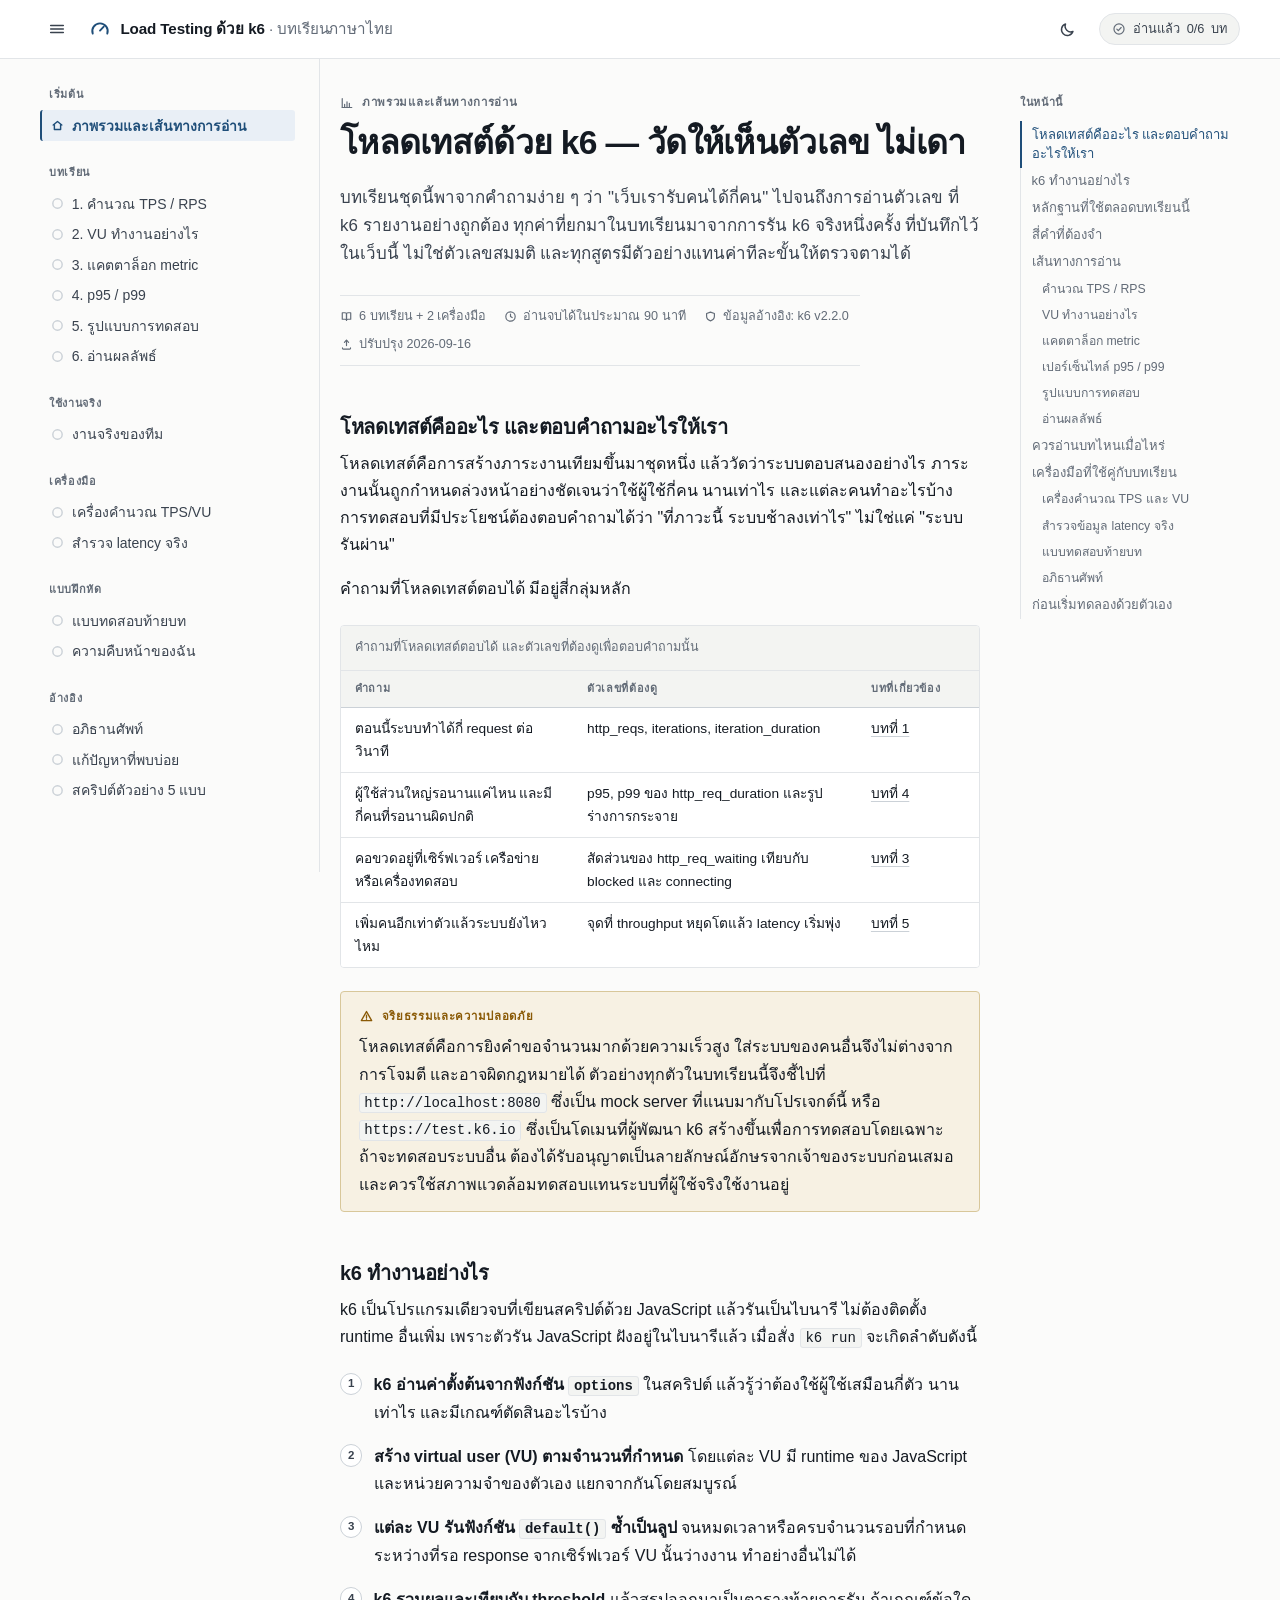
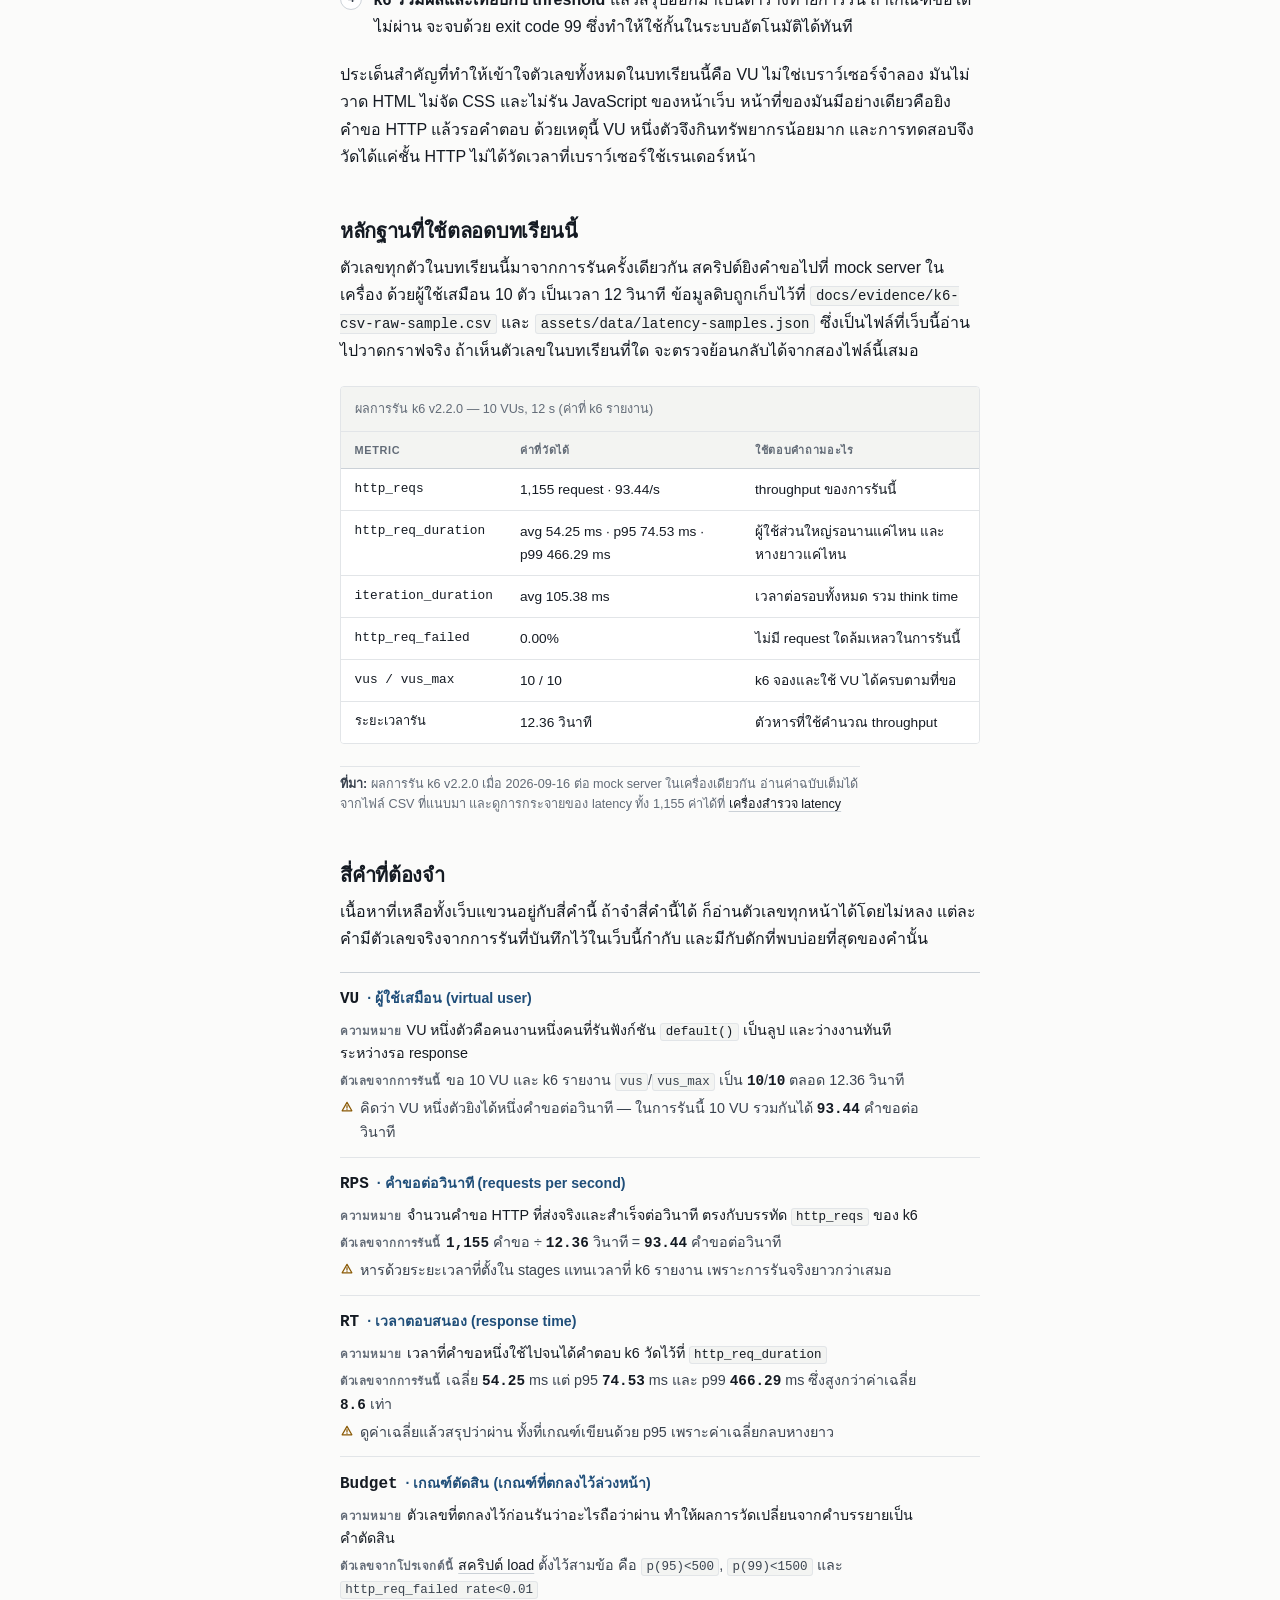
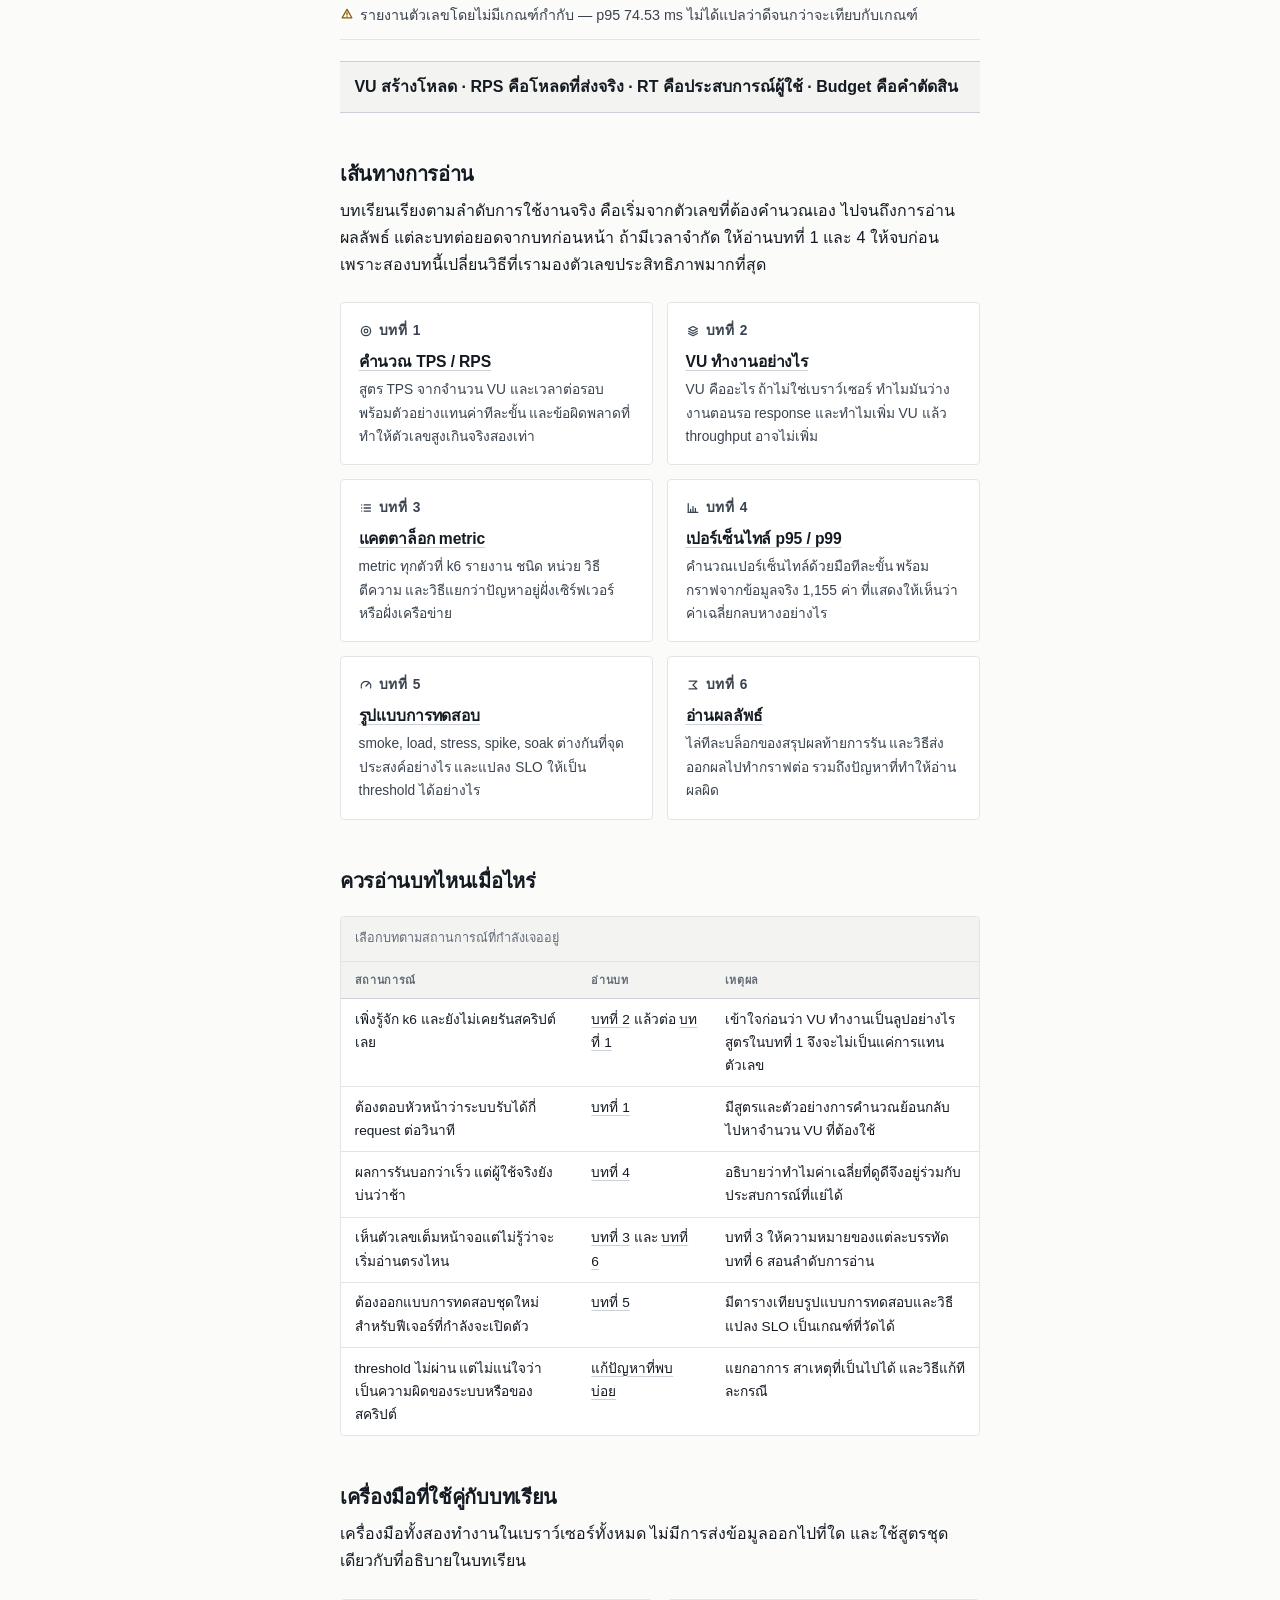
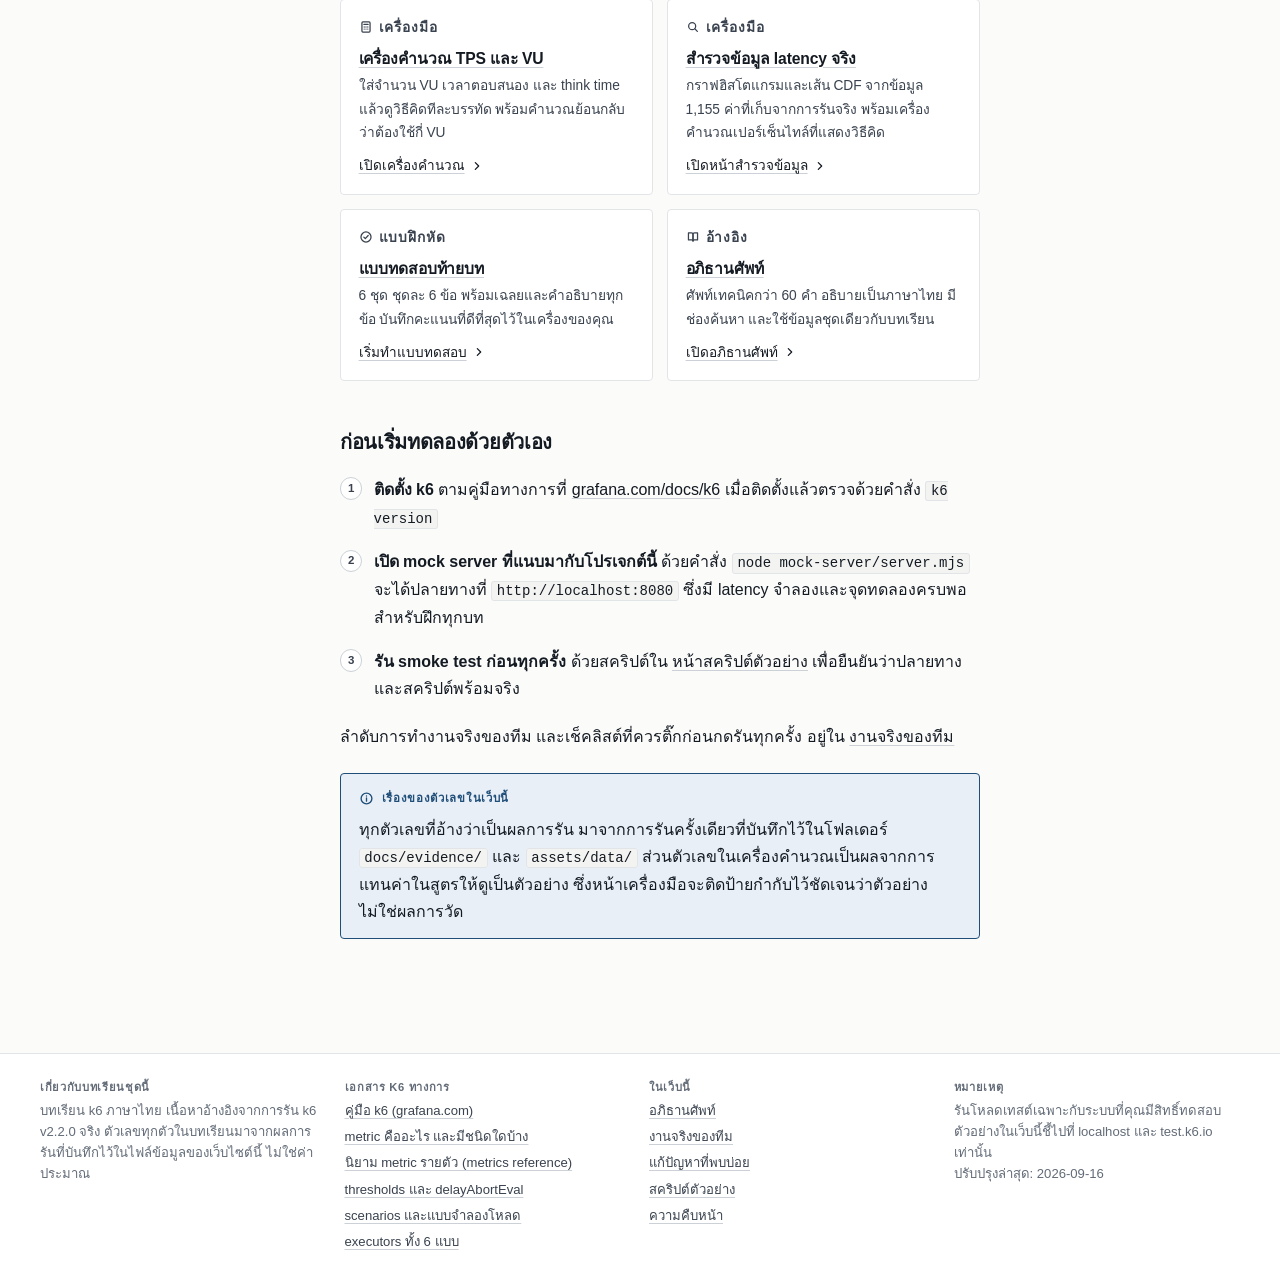
==== commit 029b1c73: "เพิ่มโมเดล 4 คำ, สไลเดอร์ในเครื่องคำนวณ, กายวิภาคสคริปต์ และหน้างานจริง+เช็คลิสต์ - index: ส่วนสี่คำ" ====
--- a/index.html
+++ b/index.html
@@ -218,6 +218,62 @@
       <a href="tools/latency.html">เครื่องสำรวจ latency</a>
     </p>
 
+    <h2 id="four-words">สี่คำที่ต้องจำ</h2>
+
+    <p>
+      เนื้อหาที่เหลือทั้งเว็บแขวนอยู่กับสี่คำนี้ ถ้าจำสี่คำนี้ได้ ก็อ่านตัวเลขทุกหน้าได้โดยไม่หลง
+      แต่ละคำมีตัวเลขจริงจากการรันที่บันทึกไว้ในเว็บนี้กำกับ และมีกับดักที่พบบ่อยที่สุดของคำนั้น
+    </p>
+
+    <dl class="four-words">
+      <div class="four-word">
+        <dt>VU <span class="four-word__th">· ผู้ใช้เสมือน (virtual user)</span></dt>
+        <dd>
+          <p class="four-word__meaning"><span class="four-word__label">ความหมาย</span>VU หนึ่งตัวคือคนงานหนึ่งคนที่รันฟังก์ชัน <code>default()</code> เป็นลูป และว่างงานทันทีระหว่างรอ response</p>
+          <p class="four-word__evidence"><span class="four-word__label">ตัวเลขจากการรันนี้</span>ขอ 10 VU และ k6 รายงาน <code>vus</code>/<code>vus_max</code> เป็น <span class="key-figure">10</span>/<span class="key-figure">10</span> ตลอด 12.36 วินาที</p>
+          <p class="four-word__trap">
+            <svg viewBox="0 0 20 20" fill="none" stroke="currentColor" stroke-width="1.8" stroke-linecap="round" stroke-linejoin="round" aria-hidden="true"><path d="M10 3.4l6.9 12H3.1z"/><path d="M10 8.2v3.4M10 13.6h.01"/></svg>
+            <span>คิดว่า VU หนึ่งตัวยิงได้หนึ่งคำขอต่อวินาที — ในการรันนี้ 10 VU รวมกันได้ <span class="key-figure">93.44</span> คำขอต่อวินาที</span>
+          </p>
+        </dd>
+      </div>
+      <div class="four-word">
+        <dt>RPS <span class="four-word__th">· คำขอต่อวินาที (requests per second)</span></dt>
+        <dd>
+          <p class="four-word__meaning"><span class="four-word__label">ความหมาย</span>จำนวนคำขอ HTTP ที่ส่งจริงและสำเร็จต่อวินาที ตรงกับบรรทัด <code>http_reqs</code> ของ k6</p>
+          <p class="four-word__evidence"><span class="four-word__label">ตัวเลขจากการรันนี้</span><span class="key-figure">1,155</span> คำขอ ÷ <span class="key-figure">12.36</span> วินาที = <span class="key-figure">93.44</span> คำขอต่อวินาที</p>
+          <p class="four-word__trap">
+            <svg viewBox="0 0 20 20" fill="none" stroke="currentColor" stroke-width="1.8" stroke-linecap="round" stroke-linejoin="round" aria-hidden="true"><path d="M10 3.4l6.9 12H3.1z"/><path d="M10 8.2v3.4M10 13.6h.01"/></svg>
+            <span>หารด้วยระยะเวลาที่ตั้งใน stages แทนเวลาที่ k6 รายงาน เพราะการรันจริงยาวกว่าเสมอ</span>
+          </p>
+        </dd>
+      </div>
+      <div class="four-word">
+        <dt>RT <span class="four-word__th">· เวลาตอบสนอง (response time)</span></dt>
+        <dd>
+          <p class="four-word__meaning"><span class="four-word__label">ความหมาย</span>เวลาที่คำขอหนึ่งใช้ไปจนได้คำตอบ k6 วัดไว้ที่ <code>http_req_duration</code></p>
+          <p class="four-word__evidence"><span class="four-word__label">ตัวเลขจากการรันนี้</span>เฉลี่ย <span class="key-figure">54.25</span> ms แต่ p95 <span class="key-figure">74.53</span> ms และ p99 <span class="key-figure">466.29</span> ms ซึ่งสูงกว่าค่าเฉลี่ย <span class="key-figure">8.6</span> เท่า</p>
+          <p class="four-word__trap">
+            <svg viewBox="0 0 20 20" fill="none" stroke="currentColor" stroke-width="1.8" stroke-linecap="round" stroke-linejoin="round" aria-hidden="true"><path d="M10 3.4l6.9 12H3.1z"/><path d="M10 8.2v3.4M10 13.6h.01"/></svg>
+            <span>ดูค่าเฉลี่ยแล้วสรุปว่าผ่าน ทั้งที่เกณฑ์เขียนด้วย p95 เพราะค่าเฉลี่ยกลบหางยาว</span>
+          </p>
+        </dd>
+      </div>
+      <div class="four-word">
+        <dt>Budget <span class="four-word__th">· เกณฑ์ตัดสิน (เกณฑ์ที่ตกลงไว้ล่วงหน้า)</span></dt>
+        <dd>
+          <p class="four-word__meaning"><span class="four-word__label">ความหมาย</span>ตัวเลขที่ตกลงไว้ก่อนรันว่าอะไรถือว่าผ่าน ทำให้ผลการวัดเปลี่ยนจากคำบรรยายเป็นคำตัดสิน</p>
+          <p class="four-word__evidence"><span class="four-word__label">ตัวเลขจากโปรเจกต์นี้</span><a href="examples.html">สคริปต์ load</a> ตั้งไว้สามข้อ คือ <code>p(95)&lt;500</code>, <code>p(99)&lt;1500</code> และ <code>http_req_failed rate&lt;0.01</code></p>
+          <p class="four-word__trap">
+            <svg viewBox="0 0 20 20" fill="none" stroke="currentColor" stroke-width="1.8" stroke-linecap="round" stroke-linejoin="round" aria-hidden="true"><path d="M10 3.4l6.9 12H3.1z"/><path d="M10 8.2v3.4M10 13.6h.01"/></svg>
+            <span>รายงานตัวเลขโดยไม่มีเกณฑ์กำกับ — p95 74.53 ms ไม่ได้แปลว่าดีจนกว่าจะเทียบกับเกณฑ์</span>
+          </p>
+        </dd>
+      </div>
+    </dl>
+
+    <p class="four-words__rule">VU สร้างโหลด · RPS คือโหลดที่ส่งจริง · RT คือประสบการณ์ผู้ใช้ · Budget คือคำตัดสิน</p>
+
     <h2 id="reading-path">เส้นทางการอ่าน</h2>
 
     <p>
@@ -392,6 +448,11 @@
         <a href="examples.html">หน้าสคริปต์ตัวอย่าง</a> เพื่อยืนยันว่าปลายทางและสคริปต์พร้อมจริง
       </li>
     </ol>
+
+    <p>
+      ลำดับการทำงานจริงของทีม และเช็คลิสต์ที่ควรติ๊กก่อนกดรันทุกครั้ง อยู่ใน
+      <a href="workflow.html">งานจริงของทีม</a>
+    </p>
 
     <div class="callout callout--evidence">
       <div class="callout__head">
--- a/assets/css/main.css
+++ b/assets/css/main.css
@@ -387,6 +387,65 @@
 }
 .keypoint > :last-child{margin-bottom:0}
 
+/* ---------- สี่คำที่ต้องจำ (หน้าแรก) ----------
+   สี่แนวคิดที่เนื้อหาที่เหลือแขวนอยู่กับมัน — ใช้เส้นคั่นบางระหว่างบล็อก
+   ไม่ใช่การ์ดมุมโค้ง และไม่ใช้ขอบซ้ายสี เพื่อให้อ่านบนจอ 360px ได้ไม่ต้องเลื่อนแนวนอน */
+
+.four-words{
+  margin:1.2em 0 1.3em;
+  border-top:1px solid var(--border-strong);
+}
+.four-word{
+  border-bottom:1px solid var(--border);
+  padding:.85rem 0 .8rem;
+}
+.four-word dt{
+  display:flex;flex-wrap:wrap;align-items:baseline;gap:0 8px;
+  font-family:var(--font-mono);
+  font-size:1rem;font-weight:600;color:var(--fg);
+}
+.four-word__th{
+  font-family:var(--font-sans);
+  font-size:.885rem;font-weight:600;color:var(--accent);
+}
+.four-word dd{margin:.35rem 0 0}
+.four-word dd > p{
+  margin:0 0 .28em;font-size:.895rem;line-height:1.6;max-width:var(--article);
+}
+.four-word dd > p:last-child{margin-bottom:0}
+.four-word__label{
+  font-size:.72rem;text-transform:uppercase;letter-spacing:.05em;
+  font-weight:600;color:var(--muted);margin-right:5px;
+}
+.four-word__meaning{color:var(--fg)}
+.four-word__evidence{color:var(--fg-soft);font-variant-numeric:tabular-nums}
+.four-word__trap{
+  display:flex;gap:6px;align-items:flex-start;color:var(--fg-soft);
+}
+.four-word__trap svg{
+  width:14px;height:14px;stroke-width:1.8;color:var(--warn);flex:0 0 auto;margin-top:.24em;
+}
+
+/* ประโยคเดียวที่ต้องจำ ปิดท้ายส่วนสี่คำ */
+.four-words__rule{
+  border-top:1px solid var(--border-strong);
+  border-bottom:1px solid var(--border-strong);
+  background:var(--bg-alt);
+  padding:.7rem .9rem;margin:0 0 1.2em;
+  max-width:var(--article);
+  font-weight:600;color:var(--fg);
+}
+
+/* ---------- บรรทัดอ้างกลับไปยังสี่คำ (ท้ายใจความสำคัญของบทเรียน 01–06) ---------- */
+
+.recall{
+  font-size:.83rem;color:var(--muted);margin:.15em 0 0;
+}
+.recall svg{
+  display:inline-block;vertical-align:-.14em;
+  width:13px;height:13px;stroke-width:1.8;color:var(--muted);margin-right:4px;
+}
+
 /* ตัวเลขหรือสูตรที่ต้องจำ — ล็อกความกว้างหลักไว้ เพื่อให้กวาดตาอ่านเทียบกันได้ */
 .key-figure{
   font-family:var(--font-mono);
@@ -524,6 +583,29 @@
 .copy-btn:hover{background:var(--bg);color:var(--fg)}
 .copy-btn svg{width:12px;height:12px;stroke-width:1.7}
 .copy-btn.is-copied{border-color:var(--ok);color:var(--ok)}
+
+/* ---------- กายวิภาคของสคริปต์ k6 ----------
+   เครื่องหมาย ①–⑨ บอกความหมายด้วยสองอย่างพร้อมกัน คือ "รูปสัญลักษณ์" และ
+   "ตำแหน่งต้นบรรทัด" ไม่ได้พึ่งสีเพียงอย่างเดียว สีเป็นแค่ส่วนช่วยกวาดตา */
+
+.anatomy-mark{
+  font-weight:600;color:var(--accent);margin-right:.5em;
+}
+.anatomy-list{list-style:none;margin:1.2em 0;padding:0;max-width:var(--article)}
+.anatomy-list li{
+  position:relative;padding-left:2.15rem;margin-bottom:.75em;
+  font-size:.91rem;line-height:1.6;
+}
+.anatomy-list li:last-child{margin-bottom:0}
+.anatomy-list .anatomy-mark{
+  position:absolute;left:0;top:.02em;
+  display:flex;align-items:center;justify-content:center;
+  width:1.45rem;height:1.45rem;margin-right:0;
+  font-size:.95rem;
+  border:1px solid var(--border-strong);border-radius:2px;
+  background:var(--bg-alt);
+}
+.anatomy-list__term{font-weight:600;color:var(--fg)}
 
 /* ---------- callouts ---------- */
 
@@ -679,6 +761,84 @@
 .field-error .fix{display:block;color:var(--fg-soft);margin-top:2px}
 .search-field{max-width:360px}
 .search-field input{font-family:var(--font-sans);font-variant-numeric:normal}
+
+/* ---------- สไลเดอร์คู่กับช่องกรอก ----------
+   วาด track/thumb เองจากโทเคน ไม่ปล่อยให้เบราว์เซอร์เลือกสีเอง
+   จึงคุมคอนทราสต์ได้จริงทั้งสองธีม: thumb = --accent บนพื้น --surface
+   และตัดกับรางที่เหลือ (--border-strong) เกิน 3:1 ทุกกรณี */
+
+.field .range{
+  -webkit-appearance:none;appearance:none;
+  width:100%;height:20px;margin:.1rem 0 0;padding:0;
+  background:transparent;border:0;border-radius:0;
+  font-variant-numeric:normal;box-shadow:none;
+  cursor:pointer;
+}
+.field .range::-webkit-slider-runnable-track{
+  height:6px;border-radius:3px;background:var(--border-strong);
+}
+.field .range::-moz-range-track{
+  height:6px;border-radius:3px;background:var(--border-strong);
+}
+.field .range::-webkit-slider-thumb{
+  -webkit-appearance:none;appearance:none;
+  width:16px;height:16px;margin-top:-5px;
+  border:1px solid var(--accent);border-radius:50%;background:var(--accent);
+}
+.field .range::-moz-range-thumb{
+  width:16px;height:16px;
+  border:1px solid var(--accent);border-radius:50%;background:var(--accent);
+}
+.field .range:hover::-webkit-slider-thumb,
+.field .range:active::-webkit-slider-thumb{background:var(--accent-strong);border-color:var(--accent-strong)}
+.field .range:hover::-moz-range-thumb,
+.field .range:active::-moz-range-thumb{background:var(--accent-strong);border-color:var(--accent-strong)}
+.field .range:focus-visible{outline:2px solid var(--accent);outline-offset:2px}
+.field .range-label{font-size:.75rem;font-weight:400;color:var(--muted)}
+.slider-hint{
+  display:flex;align-items:center;gap:6px;
+  font-size:.78rem;color:var(--muted);margin:-.1em 0 1.15em;
+}
+.slider-hint svg{width:13px;height:13px;stroke-width:1.8;color:var(--muted);flex:0 0 auto}
+
+/* ---------- เช็คลิสต์ก่อนรัน (หน้าใช้งานจริง) ---------- */
+
+.check-progress{
+  display:flex;align-items:center;gap:10px;
+  border:1px solid var(--border);border-radius:var(--radius);
+  background:var(--surface);padding:.6rem .8rem;margin:1.2em 0 .9em;
+  max-width:var(--article);
+}
+.check-progress__bar{
+  flex:1 1 auto;height:6px;border-radius:3px;
+  background:var(--border-strong);overflow:hidden;
+}
+.check-progress__fill{
+  display:block;height:100%;width:0;
+  background:var(--accent);transition:width .15s ease;
+}
+.check-progress__count{
+  margin:0;font-size:.83rem;color:var(--fg-soft);
+  font-variant-numeric:tabular-nums;white-space:nowrap;
+}
+
+.checklist{list-style:none;margin:0 0 1.2em;padding:0;max-width:var(--article)}
+.checklist li{margin:0}
+.check-item{
+  display:flex;gap:10px;align-items:flex-start;
+  border-bottom:1px solid var(--border);
+  padding:.6rem .2rem;font-size:.9rem;line-height:1.6;
+  cursor:pointer;
+}
+.check-item:first-child{border-top:1px solid var(--border)}
+.check-item:hover{background:var(--hover-row)}
+.check-item input{
+  flex:0 0 auto;width:17px;height:17px;margin:.3em 0 0;
+  accent-color:var(--accent);cursor:pointer;
+}
+.check-item__text{min-width:0}
+.check-item.is-done .check-item__text{color:var(--muted)}
+.check-saved{font-size:.8rem;color:var(--fg-soft)}
 
 /* ---------- result panel ---------- */
 
@@ -1002,5 +1162,6 @@
   .shell{display:block;max-width:none;padding:0}
   .article{max-width:none}
   .takeaways,.keypoint{break-inside:avoid}
+  .four-word,.check-item,.anatomy-list li{break-inside:avoid}
   a[href^="http"]::after{content:" (" attr(href) ")";font-size:.8em;color:#555}
 }
